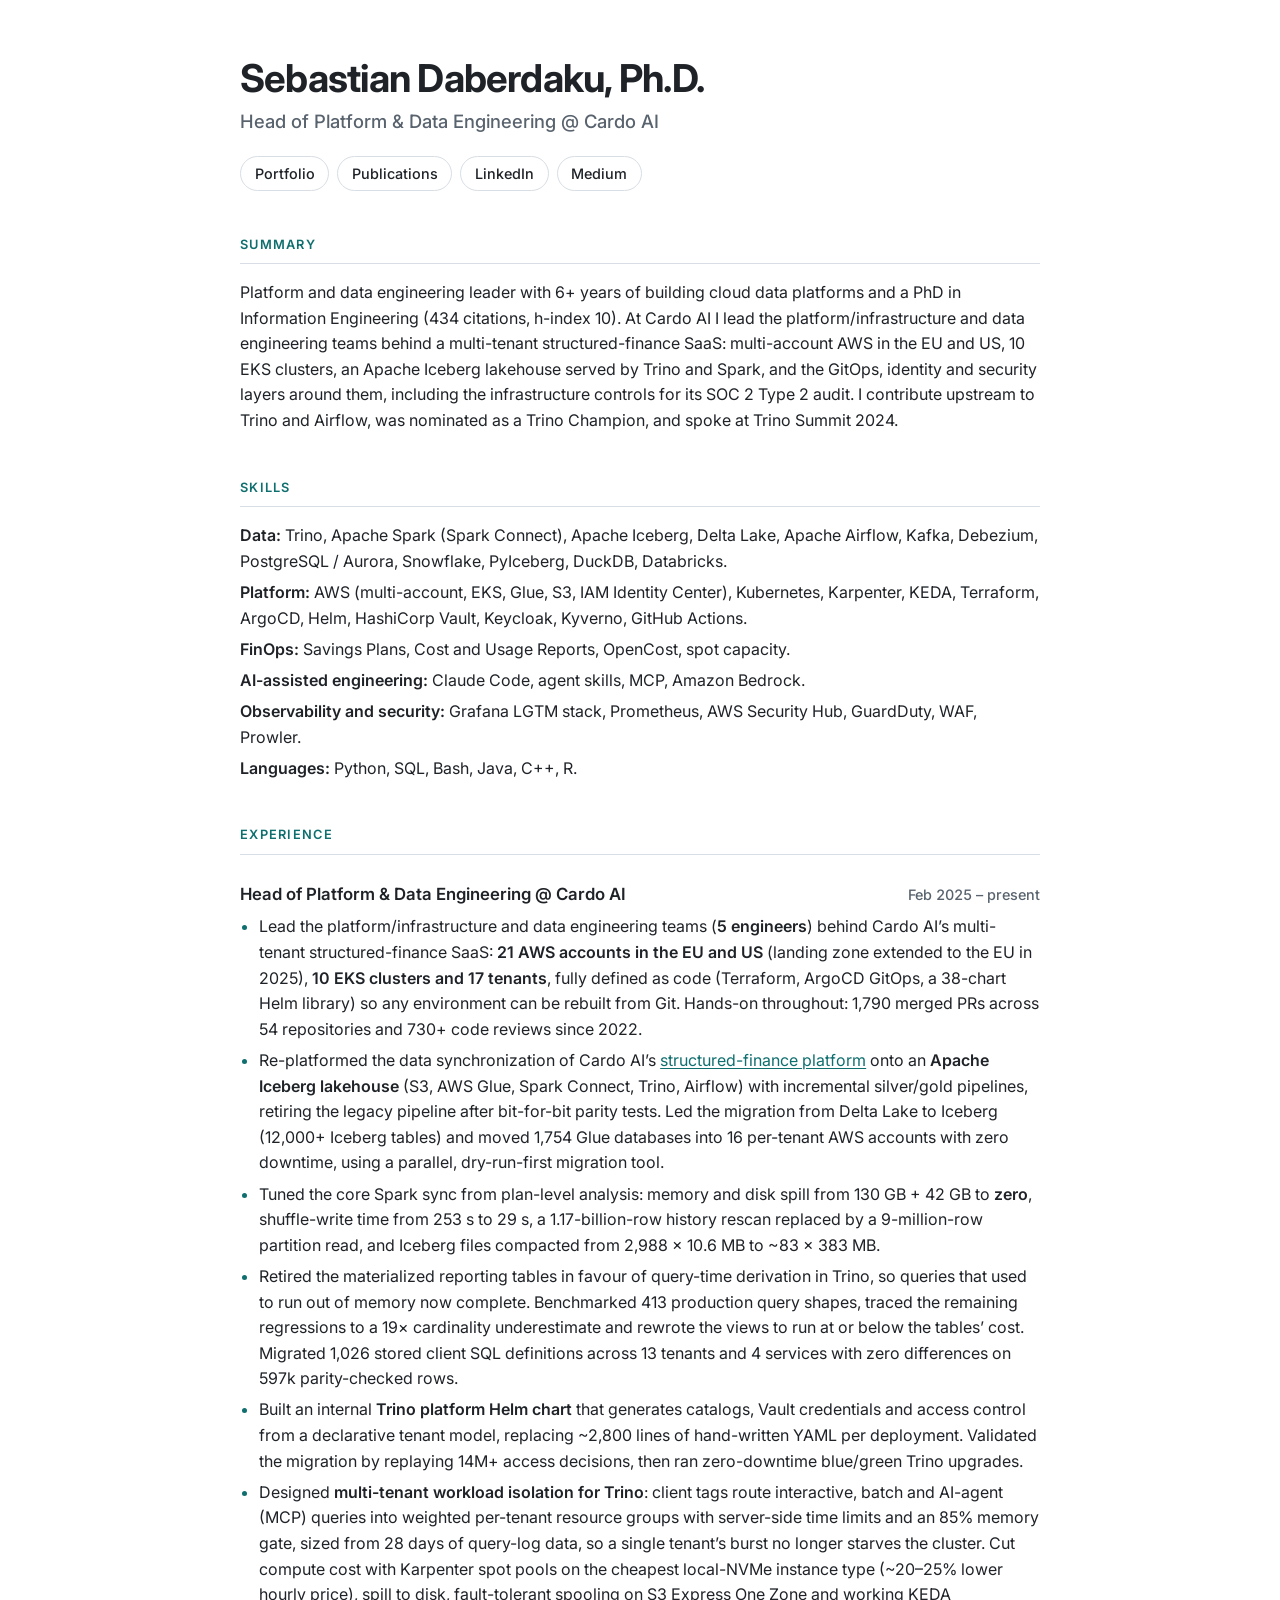
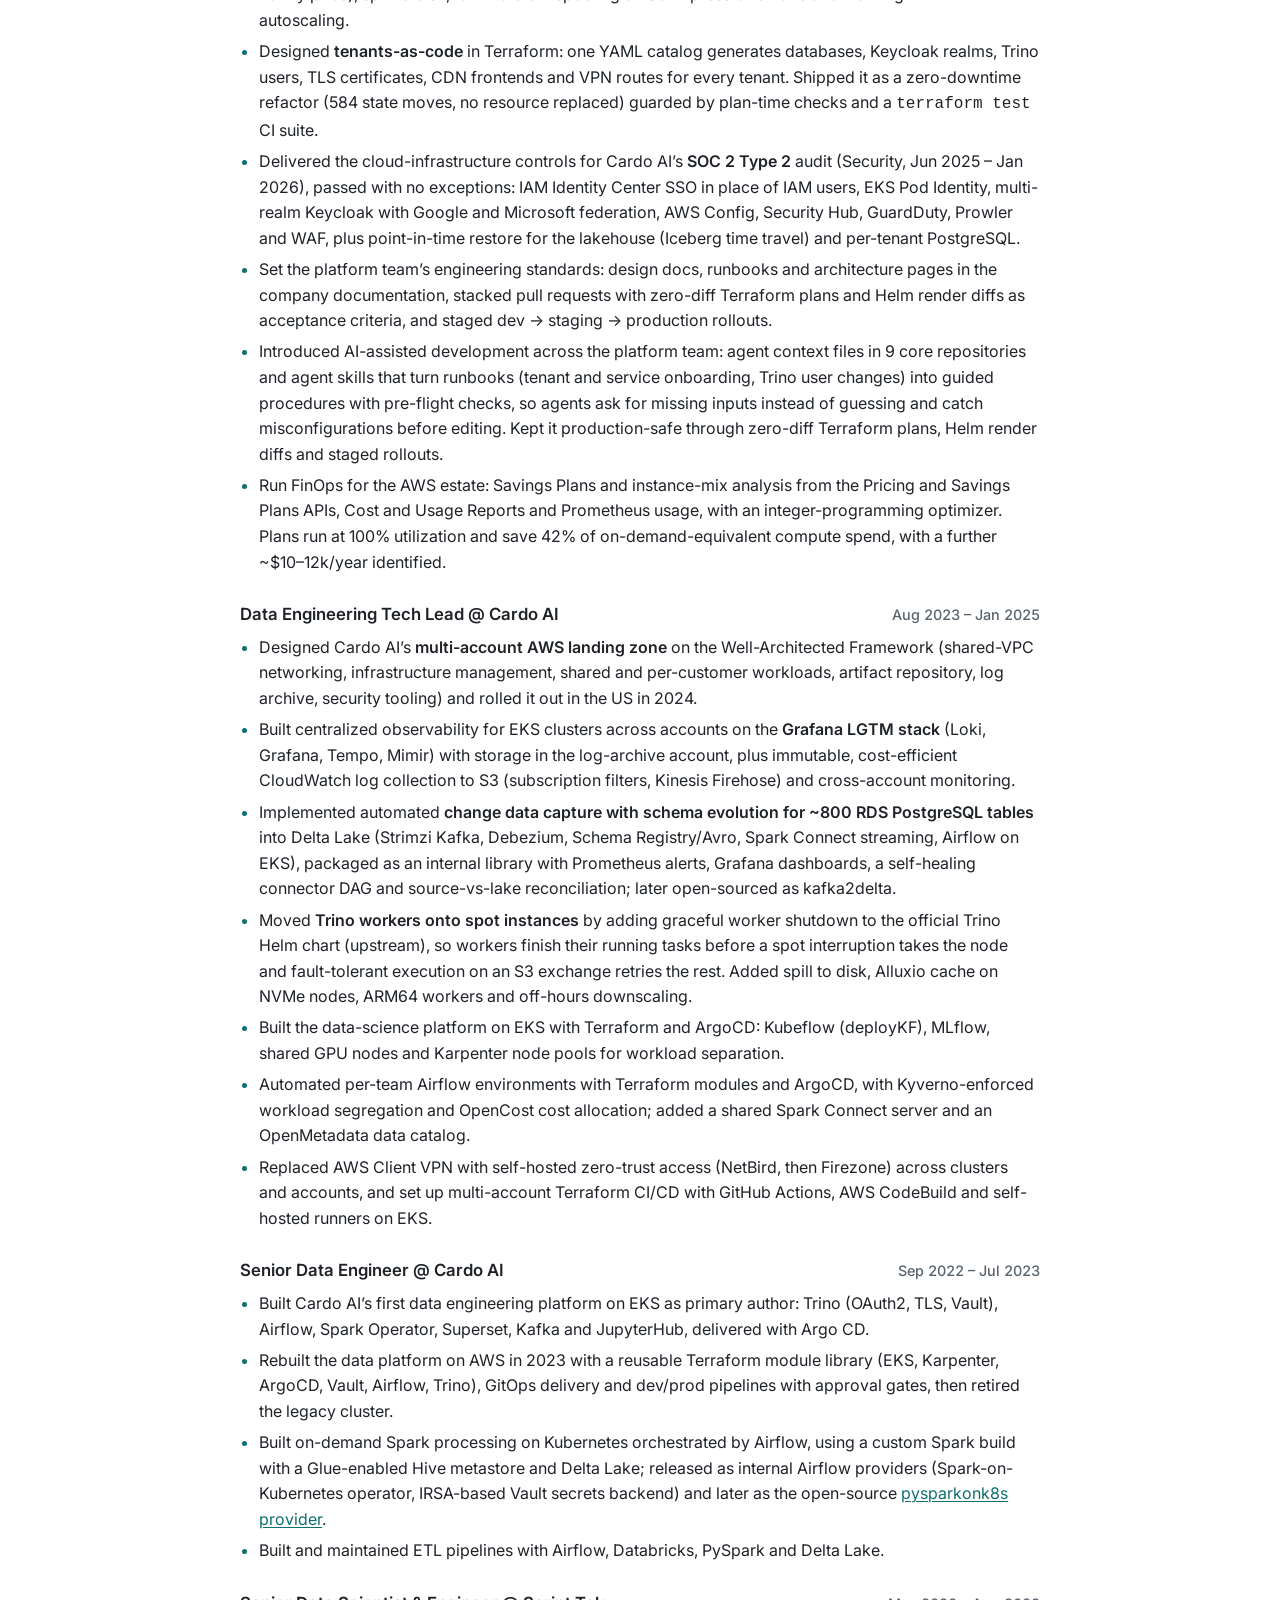
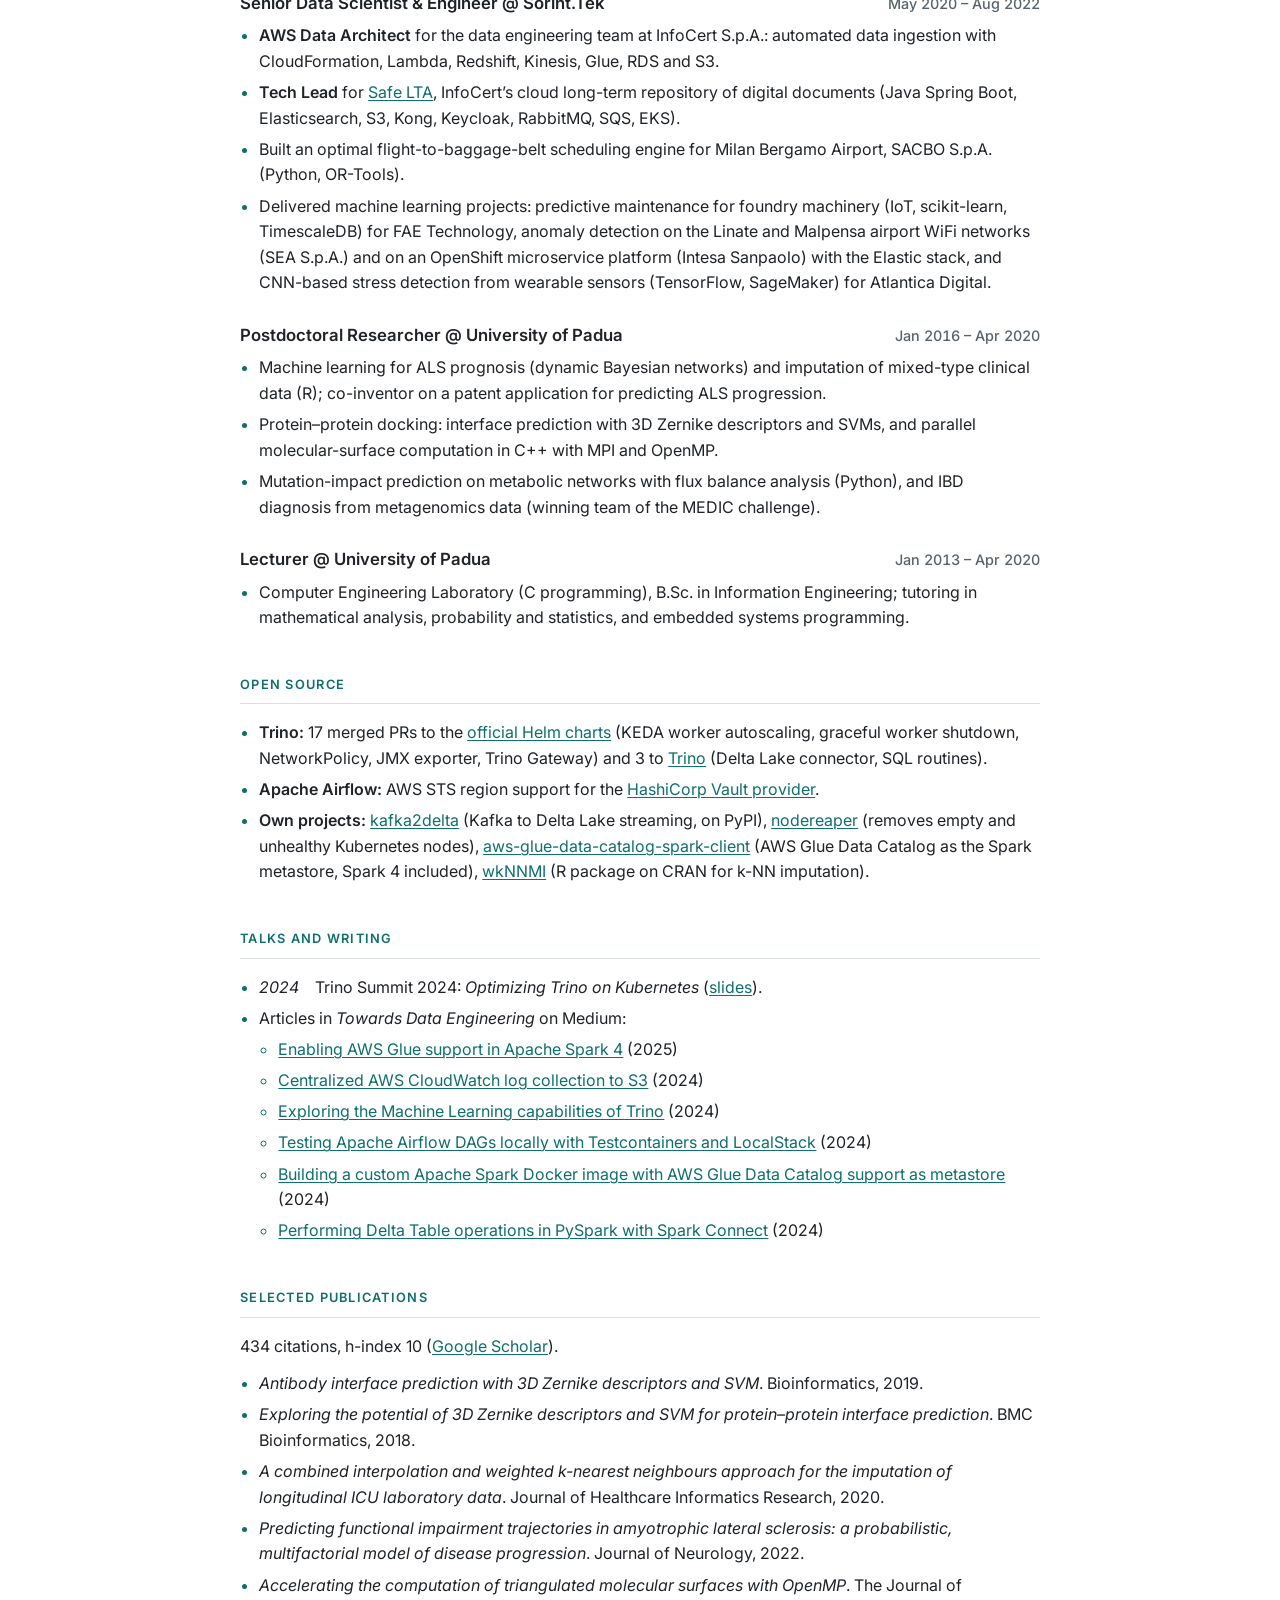
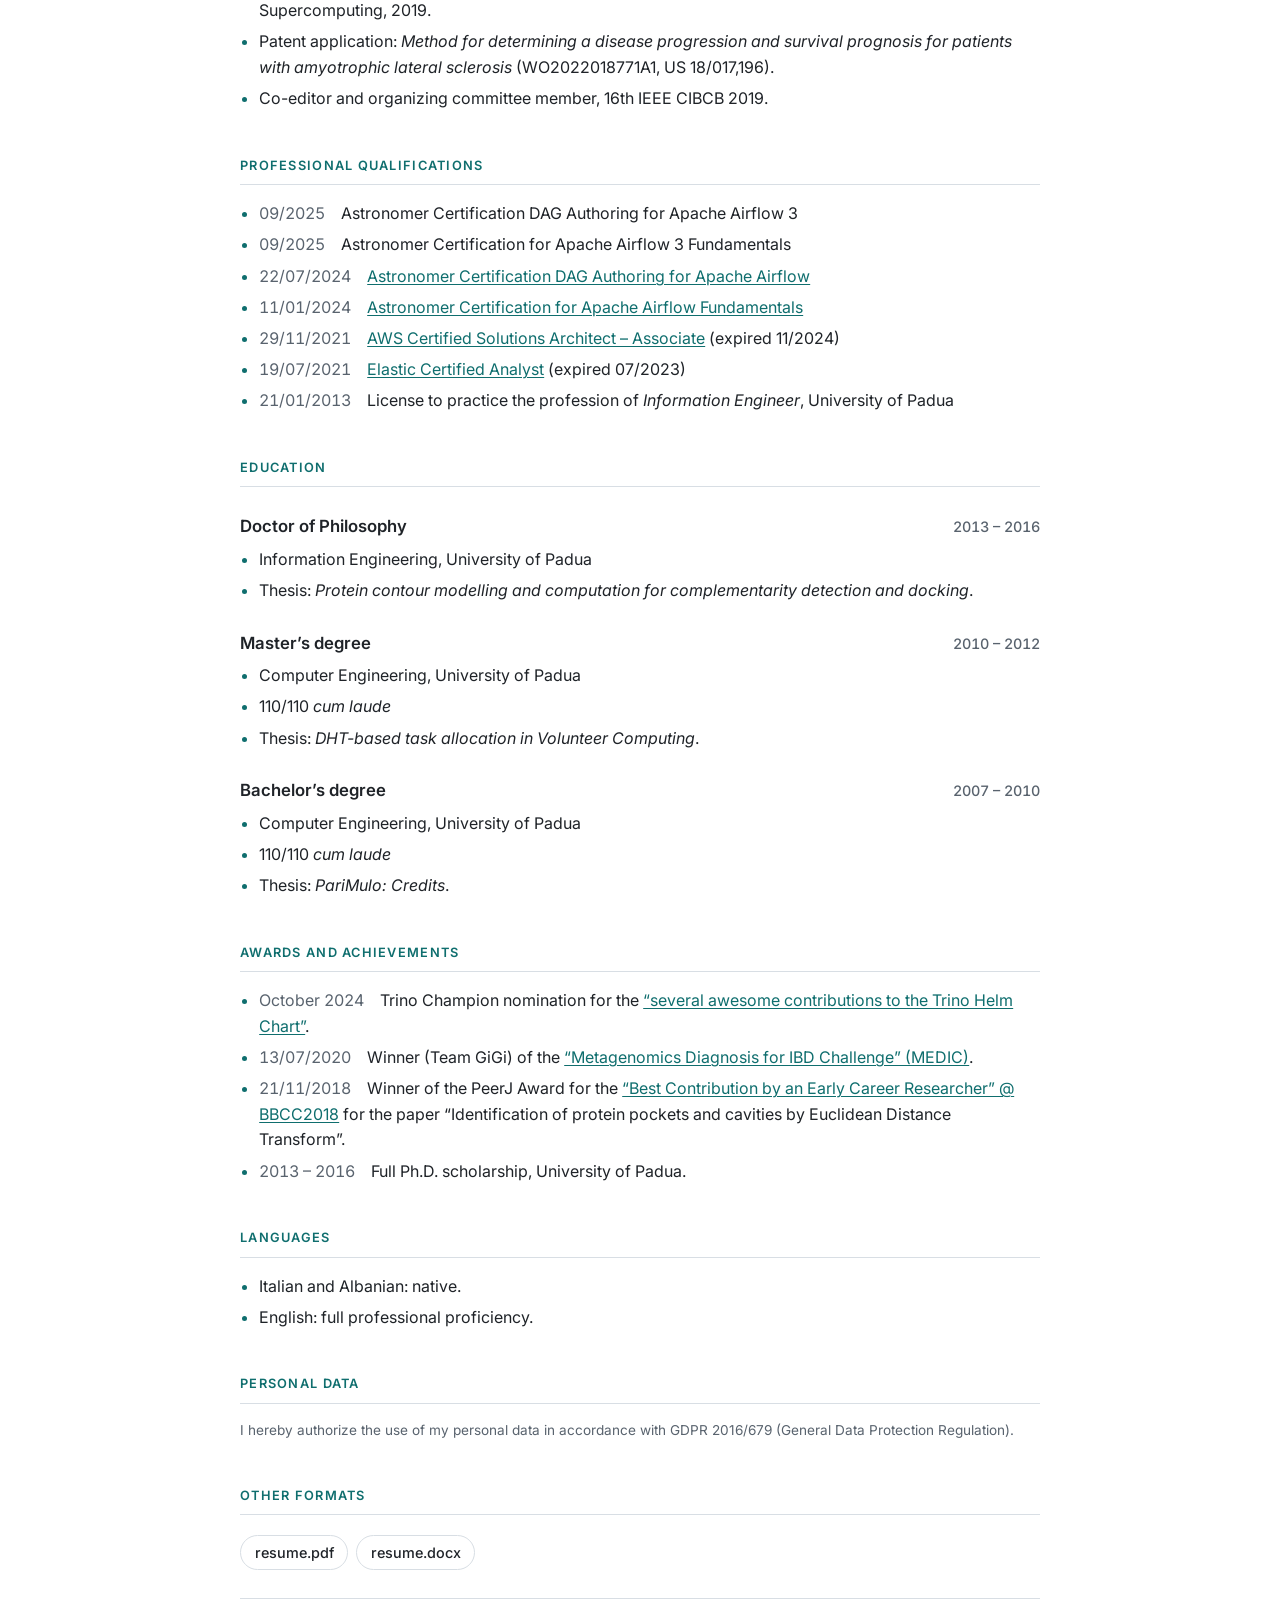
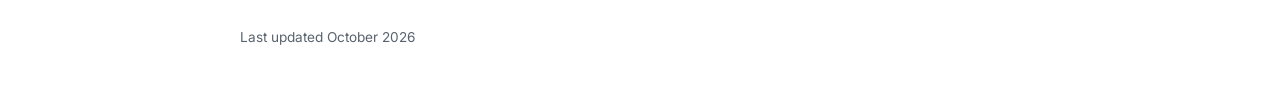
==== index.html @ e5336721 "deploy: 07bd83e463f3962e6e6ba426f4bde4f8666ad73d" ====
<!DOCTYPE html>
<html xmlns="http://www.w3.org/1999/xhtml" lang="" xml:lang="">
<head>
  <meta charset="utf-8" />
  <meta name="generator" content="pandoc" />
  <meta name="viewport" content="width=device-width, initial-scale=1.0, user-scalable=yes" />
  <title>Sebastian Daberdaku · Resume</title>
  <style>
    code{white-space: pre-wrap;}
    span.smallcaps{font-variant: small-caps;}
    span.underline{text-decoration: underline;}
    div.column{display: inline-block; vertical-align: top; width: 50%;}
    div.hanging-indent{margin-left: 1.5em; text-indent: -1.5em;}
    ul.task-list{list-style: none;}
  </style>
  <style type="text/css">
  /* Resume stylesheet for the HTML build. The PDF uses templates/template.tex instead. */
  @import url("https://fonts.googleapis.com/css2?family=Inter:wght@400;500;600;700&display=swap");

  :root {
      --bg: #ffffff;
      --fg: #1f2328;
      --muted: #59636e;
      --line: #d8dee4;
      --accent: #0f6e6e;
      --accent-soft: #e6f2f2;
      color-scheme: light;
  }
  @media (prefers-color-scheme: dark) {
      :root {
          --bg: #0f1418;
          --fg: #e6edf3;
          --muted: #9aa7b2;
          --line: #2b343c;
          --accent: #5cc8c8;
          --accent-soft: #15292b;
          color-scheme: dark;
      }
  }

  /* Page */
  html {
      background: var(--bg);
  }
  body {
      font-family: "Inter", "Helvetica Neue", Helvetica, Arial, sans-serif;
      font-size: 16px;
      line-height: 1.6;
      color: var(--fg);
      background: var(--bg);
      max-width: 50rem;
      margin: 0 auto;
      padding: 3.5rem 1.5rem 4rem;
      hyphens: manual;
  }
  @media (max-width: 600px) {
      body {
          font-size: 15px;
          padding: 2rem 1rem 3rem;
      }
  }

  /* Header: name, role (split from the title by the Lua filter) and links */
  h1 {
      font-size: 2.4rem;
      font-weight: 700;
      letter-spacing: -0.02em;
      line-height: 1.15;
      color: var(--fg);
      text-align: left;
      margin: 0;
  }
  .subtitle {
      font-size: 1.15rem;
      font-weight: 500;
      color: var(--muted);
      margin: 0.4rem 0 0;
  }
  hr {
      border: 0;
      border-top: 1px solid var(--line);
      margin: 1.75rem 0;
  }
  h1 + .subtitle + hr {
      display: none;
  }

  /* The link and download rows are pandoc tables; show them as rows of pills */
  hr + table,
  #other-formats + table {
      display: block;
      width: auto;
      margin: 1.25rem 0 0;
      border: 0;
  }
  hr + table colgroup,
  #other-formats + table colgroup,
  hr + table tbody,
  #other-formats + table tbody {
      display: none;
  }
  hr + table thead,
  hr + table tr,
  #other-formats + table thead,
  #other-formats + table tr {
      display: flex;
      flex-wrap: wrap;
      gap: 0.5rem;
      border: 0;
  }
  hr + table th,
  #other-formats + table th {
      display: block;
      padding: 0;
      border: 0;
      font-weight: 500;
  }
  hr + table a,
  #other-formats + table a {
      display: inline-block;
      padding: 0.3rem 0.85rem;
      border: 1px solid var(--line);
      border-radius: 999px;
      color: var(--fg);
      font-size: 0.9rem;
      text-decoration: none;
      text-transform: capitalize;
  }
  hr + table a:hover,
  #other-formats + table a:hover {
      border-color: var(--accent);
      color: var(--accent);
      background: var(--accent-soft);
  }
  #other-formats + table a {
      text-transform: none;
  }

  /* Section titles */
  h2 {
      font-size: 0.8rem;
      font-weight: 600;
      letter-spacing: 0.1em;
      text-transform: uppercase;
      color: var(--accent);
      margin: 2.75rem 0 1rem;
      padding-bottom: 0.5rem;
      border-bottom: 1px solid var(--line);
  }

  /* Role and degree headings: the Lua filter emits "<span>title</span><span>dates</span>" */
  h3 {
      display: flex;
      flex-wrap: wrap;
      justify-content: space-between;
      align-items: baseline;
      gap: 0.15rem 1rem;
      font-size: 1.05rem;
      font-weight: 600;
      line-height: 1.4;
      color: var(--fg);
      margin: 1.75rem 0 0.5rem;
  }
  h3 span:last-child {
      font-size: 0.9rem;
      font-weight: 500;
      color: var(--muted);
      font-variant-numeric: tabular-nums;
      white-space: nowrap;
  }

  /* Text */
  p {
      margin: 0 0 0.75rem;
  }
  ul {
      margin: 0 0 0.5rem;
      padding-left: 1.2rem;
  }
  li {
      margin: 0.35rem 0;
  }
  li::marker {
      color: var(--accent);
  }
  ul ul {
      margin-top: 0.25rem;
  }
  strong {
      font-weight: 600;
  }
  a {
      color: var(--accent);
      text-decoration: underline;
      text-decoration-thickness: 1px;
      text-underline-offset: 2px;
  }
  a:hover {
      text-decoration-thickness: 2px;
  }

  /* Skills: one line per group, no bullets */
  #skills + ul {
      list-style: none;
      padding: 0;
  }

  /* Dates leading a list item ("*09/2025* &ensp; ..."); limited to the sections built that way, because
     CSS can't tell a leading <em> from one that follows plain text, like "Thesis: *...*" */
  #professional-qualifications + ul > li > em:first-child,
  #awards-and-achievements + ul > li > em:first-child {
      font-style: normal;
      color: var(--muted);
      font-variant-numeric: tabular-nums;
  }

  /* Footer */
  #personal-data + p {
      font-size: 0.85em;
      color: var(--muted);
  }
  h4 {
      font-size: 0.85em;
      font-weight: 400;
      color: var(--muted);
      margin: 0;
  }
  h4::before {
      content: "Last updated ";
  }

  /* Printing, including the PDF build (make pdf prints this page with headless Chrome) */
  @page {
      size: A4;
      margin: 12mm 15mm;
  }
  @media print {
      body {
          font-size: 9.5pt;
          line-height: 1.4;
          max-width: none;
          padding: 0;
      }
      h1 {
          font-size: 22pt;
      }
      .subtitle {
          font-size: 11.5pt;
          margin-top: 2pt;
      }
      hr + table {
          margin-top: 8pt;
      }
      hr + table a {
          padding: 1pt 8pt;
          font-size: 8.5pt;
      }
      #other-formats,
      #other-formats + table {
          display: none;
      }
      h2 {
          margin: 14pt 0 6pt;
          padding-bottom: 3pt;
          font-size: 8pt;
          break-after: avoid;
      }
      hr {
          display: none;
      }
      h4 {
          margin-top: 6pt;
      }
      h3 {
          margin: 9pt 0 3pt;
          font-size: 10.5pt;
          break-after: avoid;
      }
      h3 span:last-child {
          font-size: 9pt;
      }
      p {
          margin-bottom: 4pt;
      }
      li {
          margin: 2pt 0;
      }
      li {
          break-inside: avoid;
      }
      a {
          color: inherit;
          text-decoration: none;
      }
  }
  </style>
</head>
<body>
<h1 id="sebastian-daberdaku-ph.d.-head-of-platform-data-engineering-cardo-ai">Sebastian Daberdaku, Ph.D. </h1>
<div class="subtitle">
Head of Platform &amp; Data Engineering @ Cardo AI
</div>
<hr />
<table>
<thead>
<tr class="header">
<th style="text-align: center;"><a href="https://github.com/sdaberdaku" target="_blank">portfolio</a></th>
<th style="text-align: center;"><a href="https://scholar.google.com/citations?user=XpyjCaUAAAAJ" target="_blank">publications</a></th>
<th style="text-align: center;"><a href="https://www.linkedin.com/in/sebastian-daberdaku/" target="_blank">LinkedIn</a></th>
<th style="text-align: center;"><a href="https://medium.com/@sebastiandaberdaku" target="_blank">Medium</a></th>
</tr>
</thead>
<tbody>
</tbody>
</table>
<h2 id="summary">Summary</h2>
<p>Platform and data engineering leader with 6+ years of building cloud data platforms and a PhD in Information Engineering (434 citations, h-index 10). At Cardo AI I lead the platform/infrastructure and data engineering teams behind a multi-tenant structured-finance SaaS: multi-account AWS in the EU and US, 10 EKS clusters, an Apache Iceberg lakehouse served by Trino and Spark, and the GitOps, identity and security layers around them, including the infrastructure controls for its SOC 2 Type 2 audit. I contribute upstream to Trino and Airflow, was nominated as a Trino Champion, and spoke at Trino Summit 2024.</p>
<h2 id="skills">Skills</h2>
<ul>
<li><strong>Data:</strong> Trino, Apache Spark (Spark Connect), Apache Iceberg, Delta Lake, Apache Airflow, Kafka, Debezium, PostgreSQL / Aurora, Snowflake, PyIceberg, DuckDB, Databricks.</li>
<li><strong>Platform:</strong> AWS (multi-account, EKS, Glue, S3, IAM Identity Center), Kubernetes, Karpenter, KEDA, Terraform, ArgoCD, Helm, HashiCorp Vault, Keycloak, Kyverno, GitHub Actions.</li>
<li><strong>FinOps:</strong> Savings Plans, Cost and Usage Reports, OpenCost, spot capacity.</li>
<li><strong>AI-assisted engineering:</strong> Claude Code, agent skills, MCP, Amazon Bedrock.</li>
<li><strong>Observability and security:</strong> Grafana LGTM stack, Prometheus, AWS Security Hub, GuardDuty, WAF, Prowler.</li>
<li><strong>Languages:</strong> Python, SQL, Bash, Java, C++, R.</li>
</ul>
<h2 id="experience">Experience</h2>
<h3 id="feb-2025-present-head-of-platform-data-engineering-cardo-ai"><span>Head of Platform &amp; Data Engineering @ Cardo AI</span><span>Feb 2025 – present</span></h3>
<ul>
<li>Lead the platform/infrastructure and data engineering teams (<strong>5 engineers</strong>) behind Cardo AI’s multi-tenant structured-finance SaaS: <strong>21 AWS accounts in the EU and US</strong> (landing zone extended to the EU in 2025), <strong>10 EKS clusters and 17 tenants</strong>, fully defined as code (Terraform, ArgoCD GitOps, a 38-chart Helm library) so any environment can be rebuilt from Git. Hands-on throughout: 1,790 merged PRs across 54 repositories and 730+ code reviews since 2022.</li>
<li>Re-platformed the data synchronization of Cardo AI’s <a href="https://cardoai.com/solutions/by-product/" target="_blank">structured-finance platform</a> onto an <strong>Apache Iceberg lakehouse</strong> (S3, AWS Glue, Spark Connect, Trino, Airflow) with incremental silver/gold pipelines, retiring the legacy pipeline after bit-for-bit parity tests. Led the migration from Delta Lake to Iceberg (12,000+ Iceberg tables) and moved 1,754 Glue databases into 16 per-tenant AWS accounts with zero downtime, using a parallel, dry-run-first migration tool.</li>
<li>Tuned the core Spark sync from plan-level analysis: memory and disk spill from 130 GB + 42 GB to <strong>zero</strong>, shuffle-write time from 253 s to 29 s, a 1.17-billion-row history rescan replaced by a 9-million-row partition read, and Iceberg files compacted from 2,988 × 10.6 MB to ~83 × 383 MB.</li>
<li>Retired the materialized reporting tables in favour of query-time derivation in Trino, so queries that used to run out of memory now complete. Benchmarked 413 production query shapes, traced the remaining regressions to a 19× cardinality underestimate and rewrote the views to run at or below the tables’ cost. Migrated 1,026 stored client SQL definitions across 13 tenants and 4 services with zero differences on 597k parity-checked rows.</li>
<li>Built an internal <strong>Trino platform Helm chart</strong> that generates catalogs, Vault credentials and access control from a declarative tenant model, replacing ~2,800 lines of hand-written YAML per deployment. Validated the migration by replaying 14M+ access decisions, then ran zero-downtime blue/green Trino upgrades.</li>
<li>Designed <strong>multi-tenant workload isolation for Trino</strong>: client tags route interactive, batch and AI-agent (MCP) queries into weighted per-tenant resource groups with server-side time limits and an 85% memory gate, sized from 28 days of query-log data, so a single tenant’s burst no longer starves the cluster. Cut compute cost with Karpenter spot pools on the cheapest local-NVMe instance type (~20–25% lower hourly price), spill to disk, fault-tolerant spooling on S3 Express One Zone and working KEDA autoscaling.</li>
<li>Designed <strong>tenants-as-code</strong> in Terraform: one YAML catalog generates databases, Keycloak realms, Trino users, TLS certificates, CDN frontends and VPN routes for every tenant. Shipped it as a zero-downtime refactor (584 state moves, no resource replaced) guarded by plan-time checks and a <code>terraform test</code> CI suite.</li>
<li>Delivered the cloud-infrastructure controls for Cardo AI’s <strong>SOC 2 Type 2</strong> audit (Security, Jun 2025 – Jan 2026), passed with no exceptions: IAM Identity Center SSO in place of IAM users, EKS Pod Identity, multi-realm Keycloak with Google and Microsoft federation, AWS Config, Security Hub, GuardDuty, Prowler and WAF, plus point-in-time restore for the lakehouse (Iceberg time travel) and per-tenant PostgreSQL.</li>
<li>Set the platform team’s engineering standards: design docs, runbooks and architecture pages in the company documentation, stacked pull requests with zero-diff Terraform plans and Helm render diffs as acceptance criteria, and staged dev → staging → production rollouts.</li>
<li>Introduced AI-assisted development across the platform team: agent context files in 9 core repositories and agent skills that turn runbooks (tenant and service onboarding, Trino user changes) into guided procedures with pre-flight checks, so agents ask for missing inputs instead of guessing and catch misconfigurations before editing. Kept it production-safe through zero-diff Terraform plans, Helm render diffs and staged rollouts.</li>
<li>Run FinOps for the AWS estate: Savings Plans and instance-mix analysis from the Pricing and Savings Plans APIs, Cost and Usage Reports and Prometheus usage, with an integer-programming optimizer. Plans run at 100% utilization and save 42% of on-demand-equivalent compute spend, with a further ~$10–12k/year identified.</li>
</ul>
<h3 id="aug-2023-jan-2025-data-engineering-tech-lead-cardo-ai"><span>Data Engineering Tech Lead @ Cardo AI</span><span>Aug 2023 – Jan 2025</span></h3>
<ul>
<li>Designed Cardo AI’s <strong>multi-account AWS landing zone</strong> on the Well-Architected Framework (shared-VPC networking, infrastructure management, shared and per-customer workloads, artifact repository, log archive, security tooling) and rolled it out in the US in 2024.</li>
<li>Built centralized observability for EKS clusters across accounts on the <strong>Grafana LGTM stack</strong> (Loki, Grafana, Tempo, Mimir) with storage in the log-archive account, plus immutable, cost-efficient CloudWatch log collection to S3 (subscription filters, Kinesis Firehose) and cross-account monitoring.</li>
<li>Implemented automated <strong>change data capture with schema evolution for ~800 RDS PostgreSQL tables</strong> into Delta Lake (Strimzi Kafka, Debezium, Schema Registry/Avro, Spark Connect streaming, Airflow on EKS), packaged as an internal library with Prometheus alerts, Grafana dashboards, a self-healing connector DAG and source-vs-lake reconciliation; later open-sourced as kafka2delta.</li>
<li>Moved <strong>Trino workers onto spot instances</strong> by adding graceful worker shutdown to the official Trino Helm chart (upstream), so workers finish their running tasks before a spot interruption takes the node and fault-tolerant execution on an S3 exchange retries the rest. Added spill to disk, Alluxio cache on NVMe nodes, ARM64 workers and off-hours downscaling.</li>
<li>Built the data-science platform on EKS with Terraform and ArgoCD: Kubeflow (deployKF), MLflow, shared GPU nodes and Karpenter node pools for workload separation.</li>
<li>Automated per-team Airflow environments with Terraform modules and ArgoCD, with Kyverno-enforced workload segregation and OpenCost cost allocation; added a shared Spark Connect server and an OpenMetadata data catalog.</li>
<li>Replaced AWS Client VPN with self-hosted zero-trust access (NetBird, then Firezone) across clusters and accounts, and set up multi-account Terraform CI/CD with GitHub Actions, AWS CodeBuild and self-hosted runners on EKS.</li>
</ul>
<h3 id="sep-2022-jul-2023-senior-data-engineer-cardo-ai"><span>Senior Data Engineer @ Cardo AI</span><span>Sep 2022 – Jul 2023</span></h3>
<ul>
<li>Built Cardo AI’s first data engineering platform on EKS as primary author: Trino (OAuth2, TLS, Vault), Airflow, Spark Operator, Superset, Kafka and JupyterHub, delivered with Argo CD.</li>
<li>Rebuilt the data platform on AWS in 2023 with a reusable Terraform module library (EKS, Karpenter, ArgoCD, Vault, Airflow, Trino), GitOps delivery and dev/prod pipelines with approval gates, then retired the legacy cluster.</li>
<li>Built on-demand Spark processing on Kubernetes orchestrated by Airflow, using a custom Spark build with a Glue-enabled Hive metastore and Delta Lake; released as internal Airflow providers (Spark-on-Kubernetes operator, IRSA-based Vault secrets backend) and later as the open-source <a href="https://github.com/sdaberdaku/apache-airflow-providers-pysparkonk8s" target="_blank">pysparkonk8s provider</a>.</li>
<li>Built and maintained ETL pipelines with Airflow, Databricks, PySpark and Delta Lake.</li>
</ul>
<h3 id="may-2020-aug-2022-senior-data-scientist-engineer-sorint.tek"><span>Senior Data Scientist &amp; Engineer @ Sorint.Tek</span><span>May 2020 – Aug 2022</span></h3>
<ul>
<li><strong>AWS Data Architect</strong> for the data engineering team at InfoCert S.p.A.: automated data ingestion with CloudFormation, Lambda, Redshift, Kinesis, Glue, RDS and S3.</li>
<li><strong>Tech Lead</strong> for <a href="https://developers.infocert.digital/safe-lta/" target="_blank">Safe LTA</a>, InfoCert’s cloud long-term repository of digital documents (Java Spring Boot, Elasticsearch, S3, Kong, Keycloak, RabbitMQ, SQS, EKS).</li>
<li>Built an optimal flight-to-baggage-belt scheduling engine for Milan Bergamo Airport, SACBO S.p.A. (Python, OR-Tools).</li>
<li>Delivered machine learning projects: predictive maintenance for foundry machinery (IoT, scikit-learn, TimescaleDB) for FAE Technology, anomaly detection on the Linate and Malpensa airport WiFi networks (SEA S.p.A.) and on an OpenShift microservice platform (Intesa Sanpaolo) with the Elastic stack, and CNN-based stress detection from wearable sensors (TensorFlow, SageMaker) for Atlantica Digital.</li>
</ul>
<h3 id="jan-2016-apr-2020-postdoctoral-researcher-university-of-padua"><span>Postdoctoral Researcher @ University of Padua</span><span>Jan 2016 – Apr 2020</span></h3>
<ul>
<li>Machine learning for ALS prognosis (dynamic Bayesian networks) and imputation of mixed-type clinical data (R); co-inventor on a patent application for predicting ALS progression.</li>
<li>Protein–protein docking: interface prediction with 3D Zernike descriptors and SVMs, and parallel molecular-surface computation in C++ with MPI and OpenMP.</li>
<li>Mutation-impact prediction on metabolic networks with flux balance analysis (Python), and IBD diagnosis from metagenomics data (winning team of the MEDIC challenge).</li>
</ul>
<h3 id="jan-2013-apr-2020-lecturer-university-of-padua"><span>Lecturer @ University of Padua</span><span>Jan 2013 – Apr 2020</span></h3>
<ul>
<li>Computer Engineering Laboratory (C programming), B.Sc. in Information Engineering; tutoring in mathematical analysis, probability and statistics, and embedded systems programming.</li>
</ul>
<h2 id="open-source">Open Source</h2>
<ul>
<li><strong>Trino:</strong> 17 merged PRs to the <a href="https://github.com/trinodb/charts/pulls?q=is%3Apr+author%3Asdaberdaku+is%3Amerged" target="_blank">official Helm charts</a> (KEDA worker autoscaling, graceful worker shutdown, NetworkPolicy, JMX exporter, Trino Gateway) and 3 to <a href="https://github.com/trinodb/trino/pulls?q=is%3Apr+author%3Asdaberdaku+is%3Amerged" target="_blank">Trino</a> (Delta Lake connector, SQL routines).</li>
<li><strong>Apache Airflow:</strong> AWS STS region support for the <a href="https://github.com/apache/airflow/pull/47495" target="_blank">HashiCorp Vault provider</a>.</li>
<li><strong>Own projects:</strong> <a href="https://github.com/sdaberdaku/kafka2delta" target="_blank">kafka2delta</a> (Kafka to Delta Lake streaming, on PyPI), <a href="https://github.com/sdaberdaku/nodereaper" target="_blank">nodereaper</a> (removes empty and unhealthy Kubernetes nodes), <a href="https://github.com/sdaberdaku/aws-glue-data-catalog-spark-client" target="_blank">aws-glue-data-catalog-spark-client</a> (AWS Glue Data Catalog as the Spark metastore, Spark 4 included), <a href="https://cran.r-project.org/package=wkNNMI" target="_blank">wkNNMI</a> (R package on CRAN for k-NN imputation).</li>
</ul>
<h2 id="talks-and-writing">Talks and Writing</h2>
<ul>
<li><em>2024</em>   Trino Summit 2024: <em>Optimizing Trino on Kubernetes</em> (<a href="https://sdaberdaku.github.io/optimizing-trino-on-k8s/" target="_blank">slides</a>).</li>
<li>Articles in <em>Towards Data Engineering</em> on Medium:
<ul>
<li><a href="https://medium.com/towards-data-engineering/enabling-aws-glue-support-in-apache-spark-4-2c1fca7a7149" target="_blank">Enabling AWS Glue support in Apache Spark 4</a> (2025)</li>
<li><a href="https://medium.com/towards-data-engineering/centralized-aws-cloudwatch-log-collection-to-s3-7f66a066b48b" target="_blank">Centralized AWS CloudWatch log collection to S3</a> (2024)</li>
<li><a href="https://medium.com/towards-data-engineering/exploring-the-machine-learning-capabilities-of-trino-b35a43a2b1d6" target="_blank">Exploring the Machine Learning capabilities of Trino</a> (2024)</li>
<li><a href="https://medium.com/towards-data-engineering/testing-apache-airflow-dags-locally-with-testcontainers-and-localstack-6bca9ff62d61" target="_blank">Testing Apache Airflow DAGs locally with Testcontainers and LocalStack</a> (2024)</li>
<li><a href="https://medium.com/towards-data-engineering/building-a-custom-apache-spark-docker-image-with-aws-glue-data-catalog-support-as-metastore-95ef9a709794" target="_blank">Building a custom Apache Spark Docker image with AWS Glue Data Catalog support as metastore</a> (2024)</li>
<li><a href="https://medium.com/towards-data-engineering/performing-delta-table-operations-in-pyspark-with-spark-connect-3925b08d4766" target="_blank">Performing Delta Table operations in PySpark with Spark Connect</a> (2024)</li>
</ul></li>
</ul>
<h2 id="selected-publications">Selected Publications</h2>
<p>434 citations, h-index 10 (<a href="https://scholar.google.com/citations?user=XpyjCaUAAAAJ" target="_blank">Google Scholar</a>).</p>
<ul>
<li><em>Antibody interface prediction with 3D Zernike descriptors and SVM</em>. Bioinformatics, 2019.</li>
<li><em>Exploring the potential of 3D Zernike descriptors and SVM for protein–protein interface prediction</em>. BMC Bioinformatics, 2018.</li>
<li><em>A combined interpolation and weighted k-nearest neighbours approach for the imputation of longitudinal ICU laboratory data</em>. Journal of Healthcare Informatics Research, 2020.</li>
<li><em>Predicting functional impairment trajectories in amyotrophic lateral sclerosis: a probabilistic, multifactorial model of disease progression</em>. Journal of Neurology, 2022.</li>
<li><em>Accelerating the computation of triangulated molecular surfaces with OpenMP</em>. The Journal of Supercomputing, 2019.</li>
<li>Patent application: <em>Method for determining a disease progression and survival prognosis for patients with amyotrophic lateral sclerosis</em> (WO2022018771A1, US 18/017,196).</li>
<li>Co-editor and organizing committee member, 16th IEEE CIBCB 2019.</li>
</ul>
<h2 id="professional-qualifications">Professional Qualifications</h2>
<ul>
<li><em>09/2025</em>   Astronomer Certification DAG Authoring for Apache Airflow 3</li>
<li><em>09/2025</em>   Astronomer Certification for Apache Airflow 3 Fundamentals</li>
<li><em>22/07/2024</em>   <a href="https://www.credly.com/badges/cee6799e-a894-4b07-9dcd-76692a018806" target="_blank">Astronomer Certification DAG Authoring for Apache Airflow</a></li>
<li><em>11/01/2024</em>   <a href="https://www.credly.com/badges/184f3897-c798-4494-b67c-10952a2fa147" target="_blank">Astronomer Certification for Apache Airflow Fundamentals</a></li>
<li><em>29/11/2021</em>   <a href="https://www.credly.com/badges/ce36cfb1-e1d5-49fb-9b17-1716044a1aab" target="_blank">AWS Certified Solutions Architect – Associate</a> (expired 11/2024)</li>
<li><em>19/07/2021</em>   <a href="https://certified.elastic.co/48983e79-cd04-42a9-bc27-de286efd2e45" target="_blank">Elastic Certified Analyst</a> (expired 07/2023)</li>
<li><em>21/01/2013</em>   License to practice the profession of <em>Information Engineer</em>, University of Padua</li>
</ul>
<h2 id="education">Education</h2>
<h3 id="doctor-of-philosophy"><span>Doctor of Philosophy</span><span>2013 – 2016</span></h3>
<ul>
<li>Information Engineering, University of Padua</li>
<li>Thesis: <em>Protein contour modelling and computation for complementarity detection and docking</em>.</li>
</ul>
<h3 id="masters-degree"><span>Master’s degree</span><span>2010 – 2012</span></h3>
<ul>
<li>Computer Engineering, University of Padua</li>
<li>110/110 <em>cum laude</em></li>
<li>Thesis: <em>DHT-based task allocation in Volunteer Computing</em>.</li>
</ul>
<h3 id="bachelors-degree"><span>Bachelor’s degree</span><span>2007 – 2010</span></h3>
<ul>
<li>Computer Engineering, University of Padua</li>
<li>110/110 <em>cum laude</em></li>
<li>Thesis: <em>PariMulo: Credits</em>.</li>
</ul>
<h2 id="awards-and-achievements">Awards and Achievements</h2>
<ul>
<li><em>October 2024</em>   Trino Champion nomination for the <a href="https://www.starburst.io/community/trino-champions/" target="_blank">“several awesome contributions to the Trino Helm Chart”</a>.</li>
<li><em>13/07/2020</em>   Winner (Team GiGi) of the <a href="https://www.dei.unipd.it/premiriconoscimenti" target="_blank">“Metagenomics Diagnosis for IBD Challenge” (MEDIC)</a>.</li>
<li><em>21/11/2018</em>   Winner of the PeerJ Award for the <a href="https://peerj.com/blog/post/115284881098/congratulations-to-the-first-round-of-peerj-award-winners" target="_blank">“Best Contribution by an Early Career Researcher” @ BBCC2018</a> for the paper “Identification of protein pockets and cavities by Euclidean Distance Transform”.</li>
<li><em>2013 – 2016</em>   Full Ph.D. scholarship, University of Padua.</li>
</ul>
<h2 id="languages">Languages</h2>
<ul>
<li>Italian and Albanian: native.</li>
<li>English: full professional proficiency.</li>
</ul>
<h2 id="personal-data">Personal Data</h2>
<p>I hereby authorize the use of my personal data in accordance with GDPR 2016/679 (General Data Protection Regulation).</p>
<h2 id="other-formats">Other formats</h2>
<table>
<thead>
<tr class="header">
<th style="text-align: center;"><a href="resume.pdf">resume.pdf</a></th>
<th style="text-align: center;"><a href="resume.docx">resume.docx</a></th>
</tr>
</thead>
<tbody>
</tbody>
</table>
<hr />
<h4 id="october-2026">October 2026</h4>
</body>
</html>
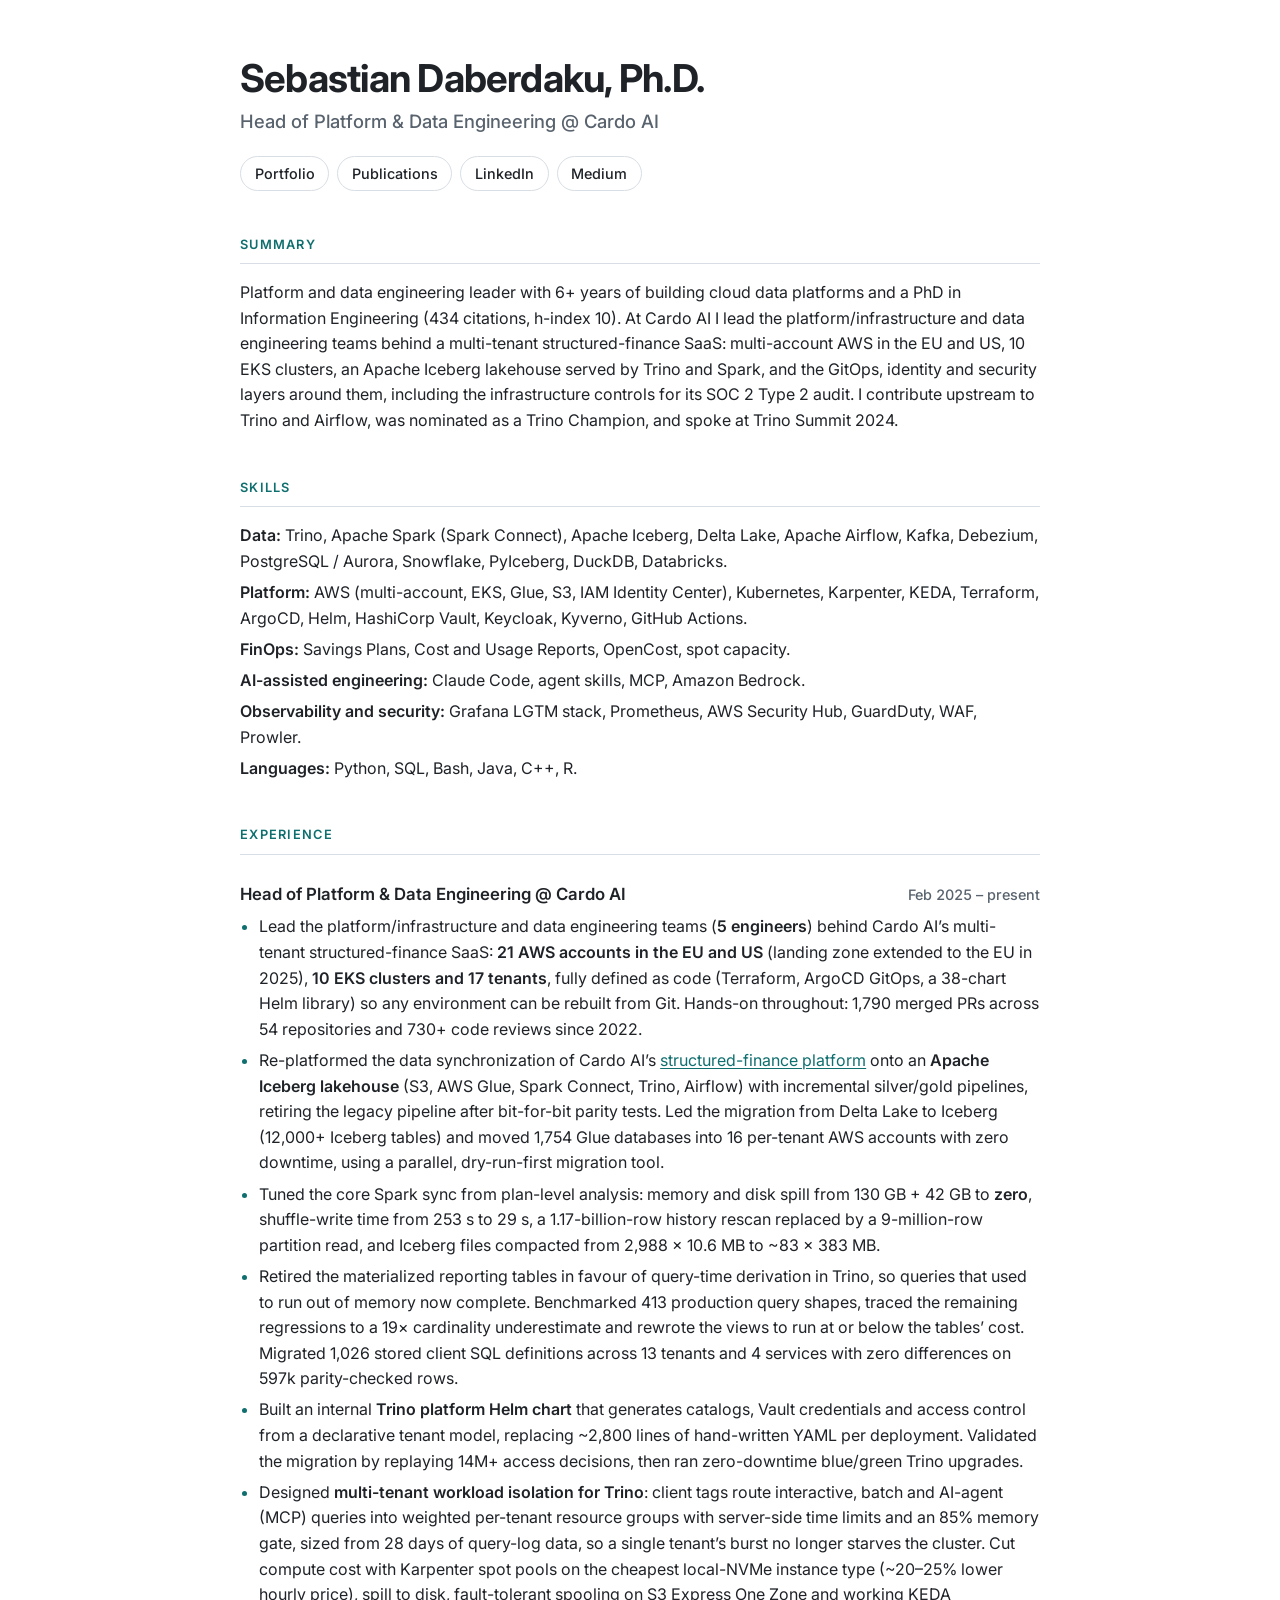
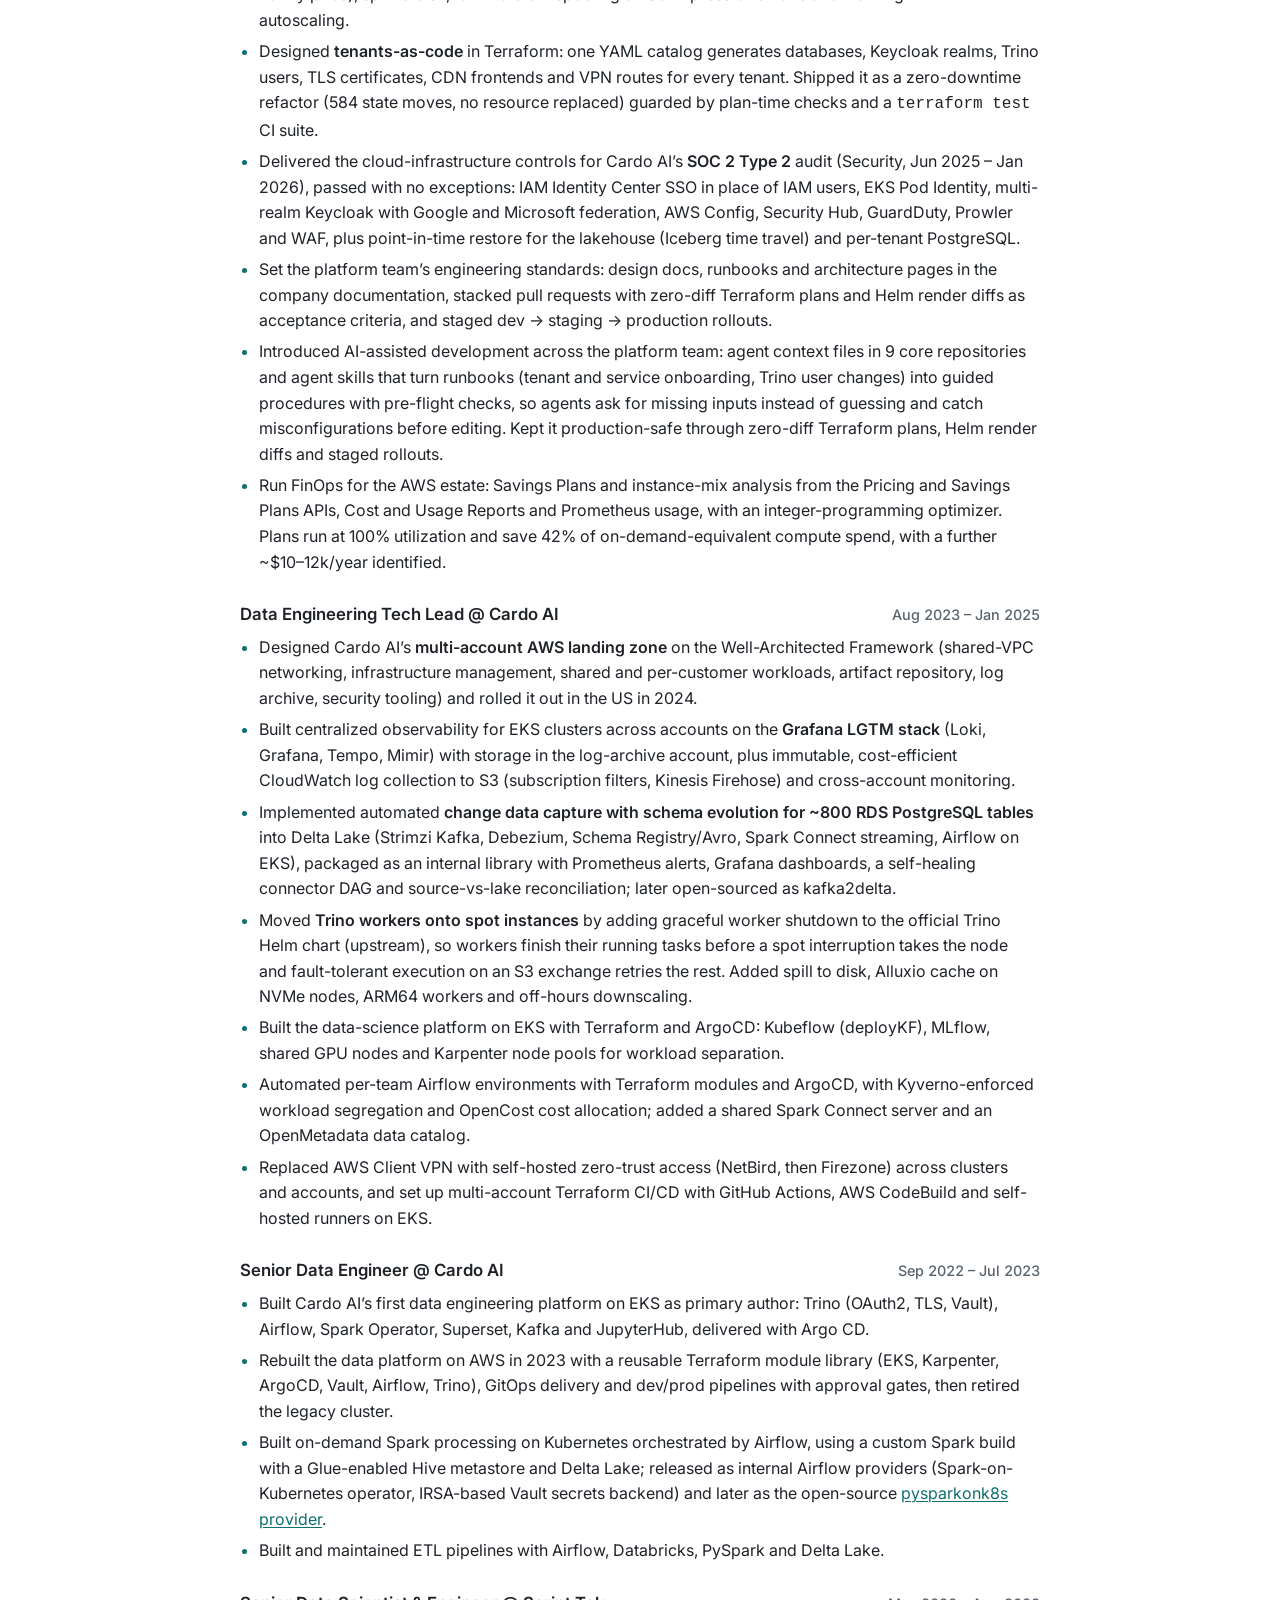
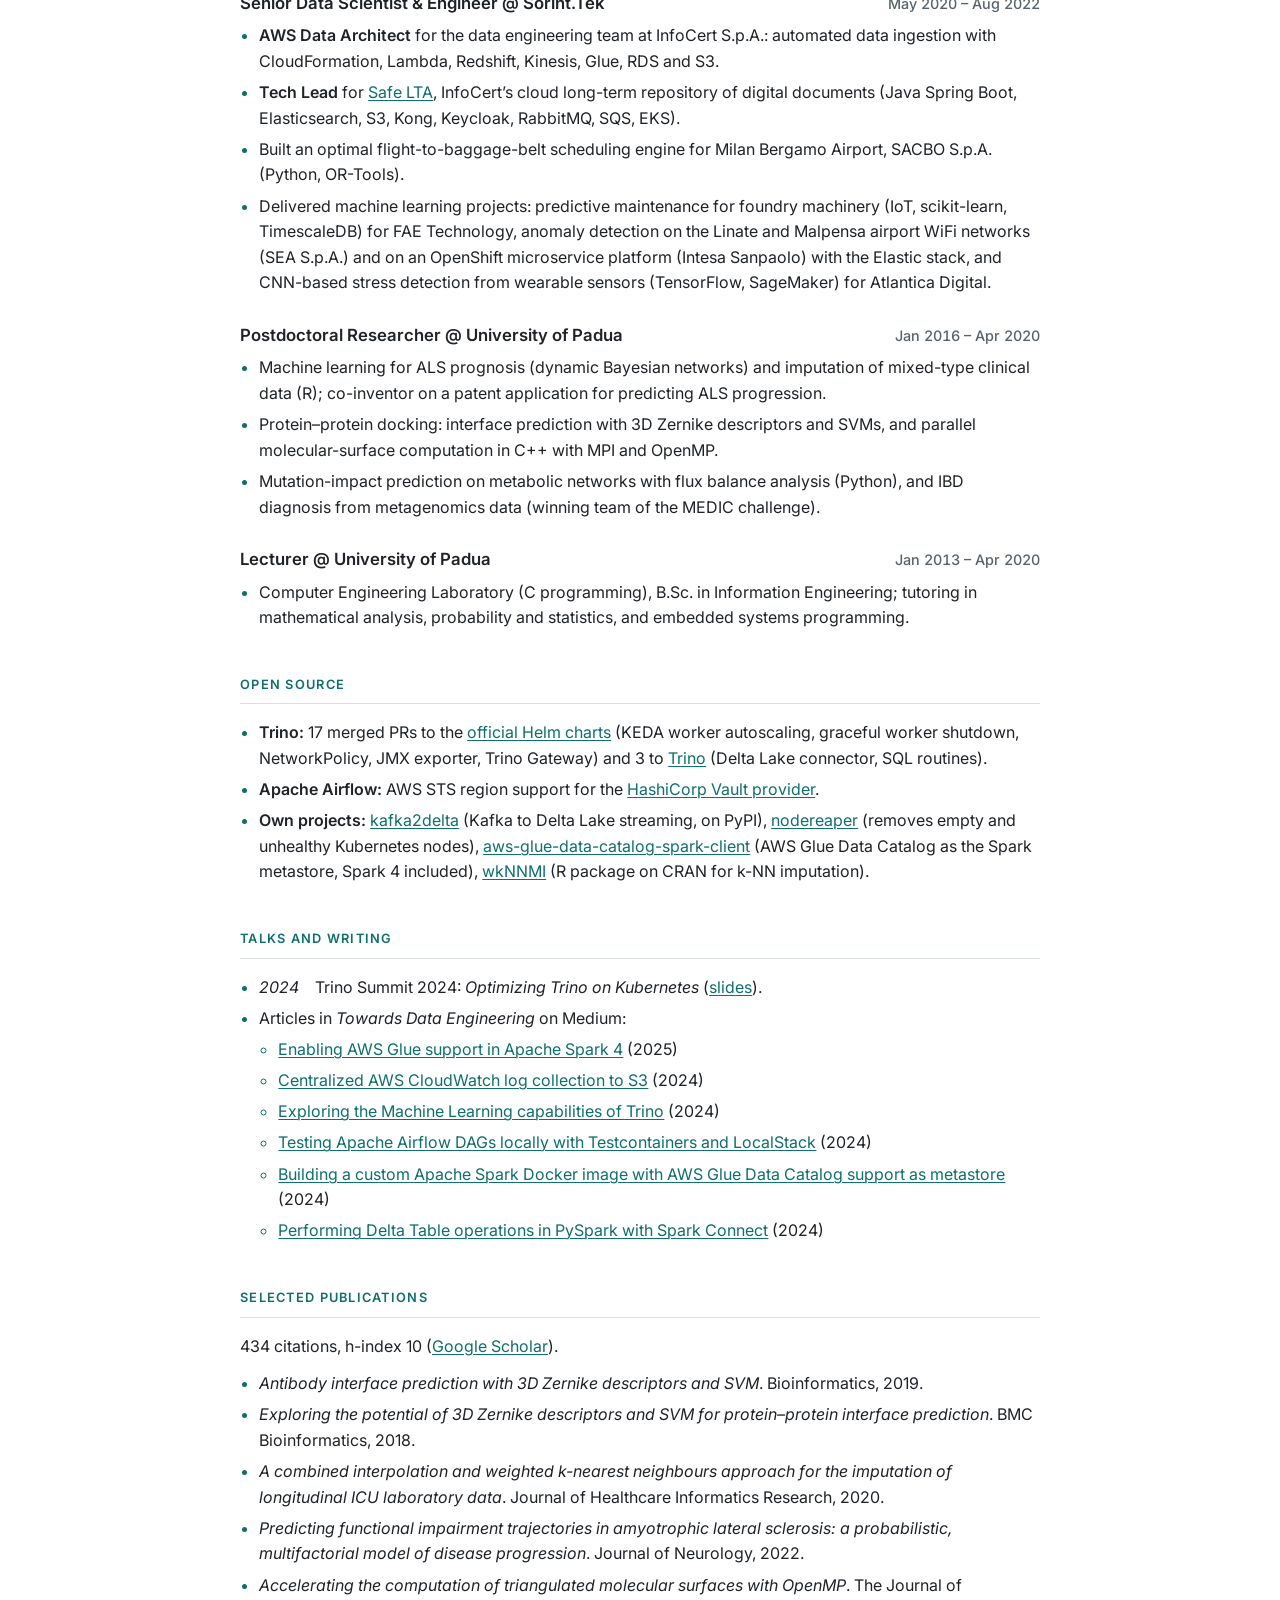
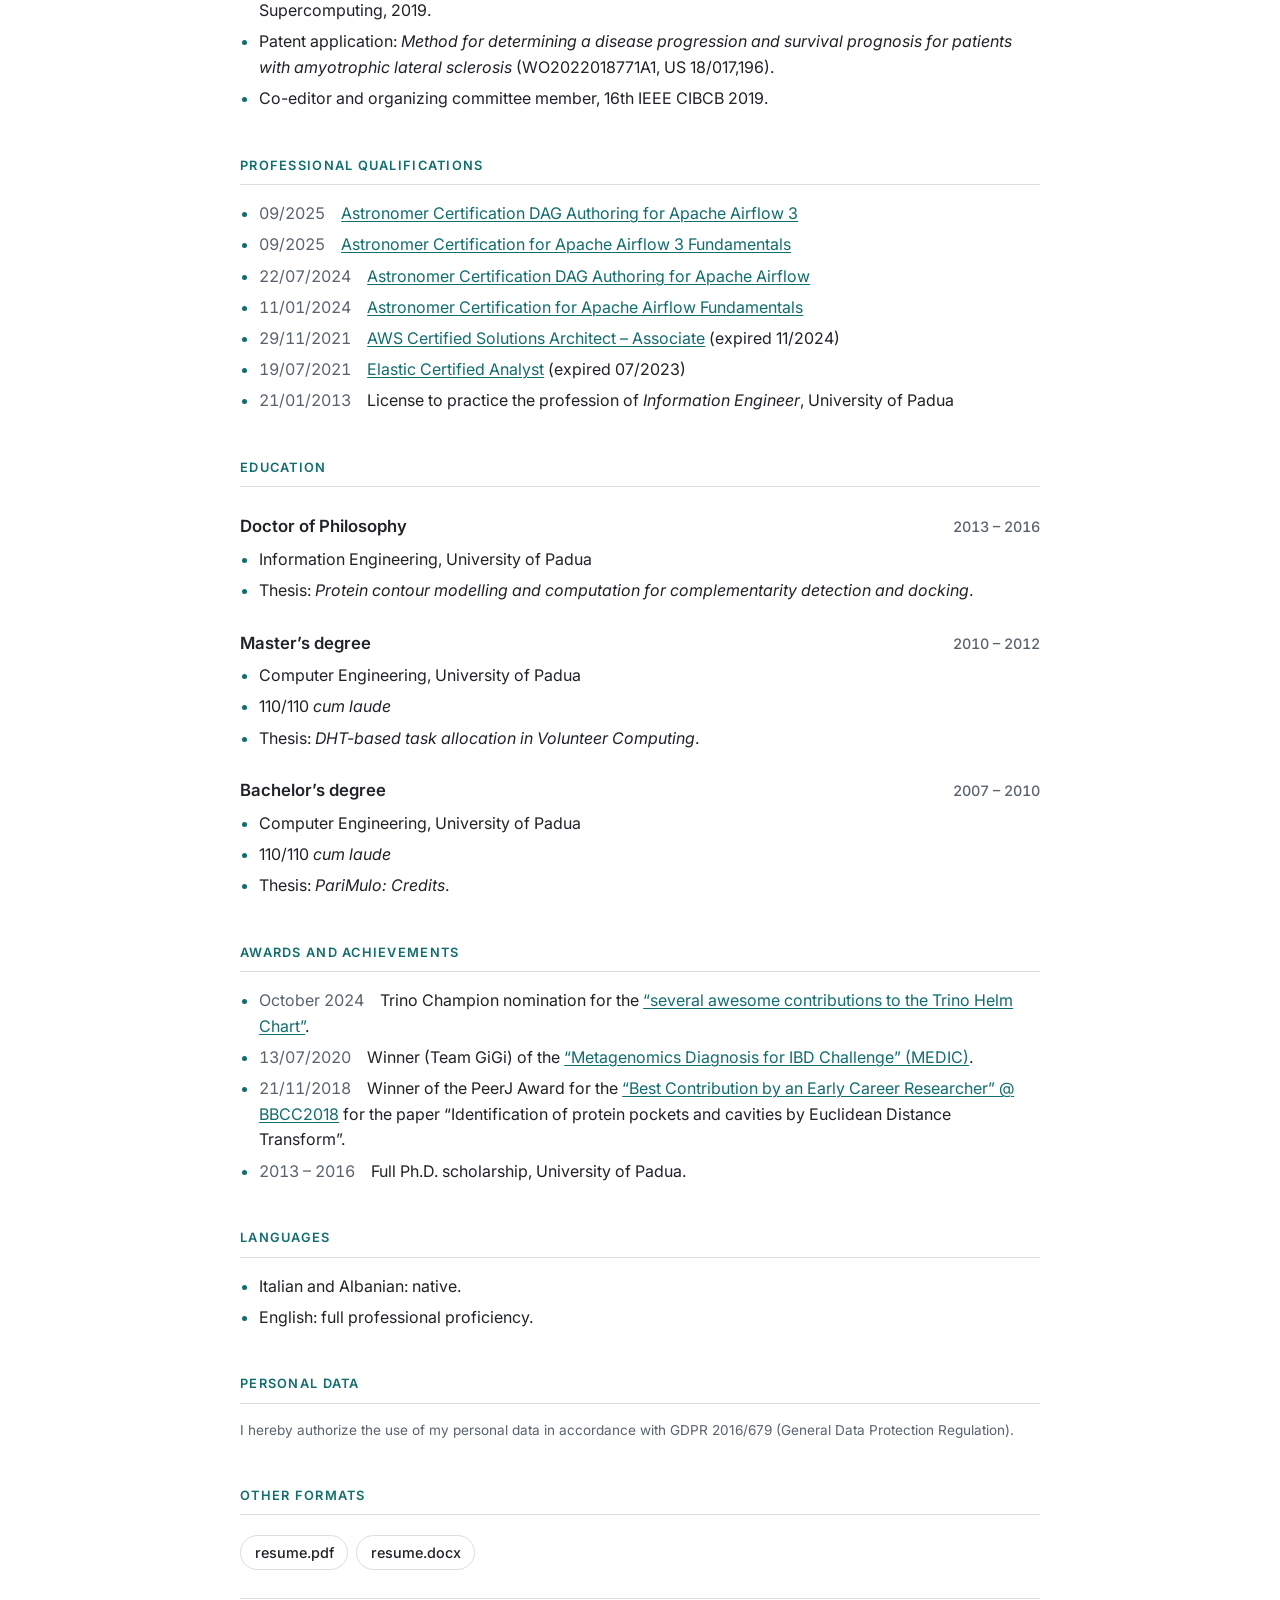
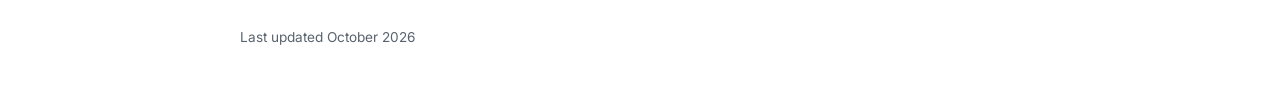
==== commit c04c79d2: "deploy: c9d2e72f278d217fe513325c450bce9d8548f889" ====
--- a/index.html
+++ b/index.html
@@ -294,6 +294,16 @@
       }
   }
   </style>
+  <meta name="description" content="Head of Platform &amp; Data Engineering at Cardo AI. Trino, Spark, Iceberg and Kubernetes on AWS; open source, talks and publications.">
+  <!-- Link previews (LinkedIn, Slack, ...). og-image.png is a screenshot of this page's header, made by `make og` -->
+  <meta property="og:type" content="profile">
+  <meta property="og:title" content="Sebastian Daberdaku · Resume">
+  <meta property="og:description" content="Head of Platform &amp; Data Engineering at Cardo AI. Trino, Spark, Iceberg and Kubernetes on AWS; open source, talks and publications.">
+  <meta property="og:url" content="https://sdaberdaku.github.io/resume/">
+  <meta property="og:image" content="https://sdaberdaku.github.io/resume/og-image.png">
+  <meta property="og:image:width" content="1200">
+  <meta property="og:image:height" content="630">
+  <meta name="twitter:card" content="summary_large_image">
 </head>
 <body>
 <h1 id="sebastian-daberdaku-ph.d.-head-of-platform-data-engineering-cardo-ai">Sebastian Daberdaku, Ph.D. </h1>
@@ -405,8 +415,8 @@
 </ul>
 <h2 id="professional-qualifications">Professional Qualifications</h2>
 <ul>
-<li><em>09/2025</em>   Astronomer Certification DAG Authoring for Apache Airflow 3</li>
-<li><em>09/2025</em>   Astronomer Certification for Apache Airflow 3 Fundamentals</li>
+<li><em>09/2025</em>   <a href="https://www.credly.com/badges/ad3f86d0-abf2-4040-9d21-70c945657aec" target="_blank">Astronomer Certification DAG Authoring for Apache Airflow 3</a></li>
+<li><em>09/2025</em>   <a href="https://www.credly.com/badges/b5caf4c9-ff5c-4a25-89aa-46d4824a356c" target="_blank">Astronomer Certification for Apache Airflow 3 Fundamentals</a></li>
 <li><em>22/07/2024</em>   <a href="https://www.credly.com/badges/cee6799e-a894-4b07-9dcd-76692a018806" target="_blank">Astronomer Certification DAG Authoring for Apache Airflow</a></li>
 <li><em>11/01/2024</em>   <a href="https://www.credly.com/badges/184f3897-c798-4494-b67c-10952a2fa147" target="_blank">Astronomer Certification for Apache Airflow Fundamentals</a></li>
 <li><em>29/11/2021</em>   <a href="https://www.credly.com/badges/ce36cfb1-e1d5-49fb-9b17-1716044a1aab" target="_blank">AWS Certified Solutions Architect – Associate</a> (expired 11/2024)</li>
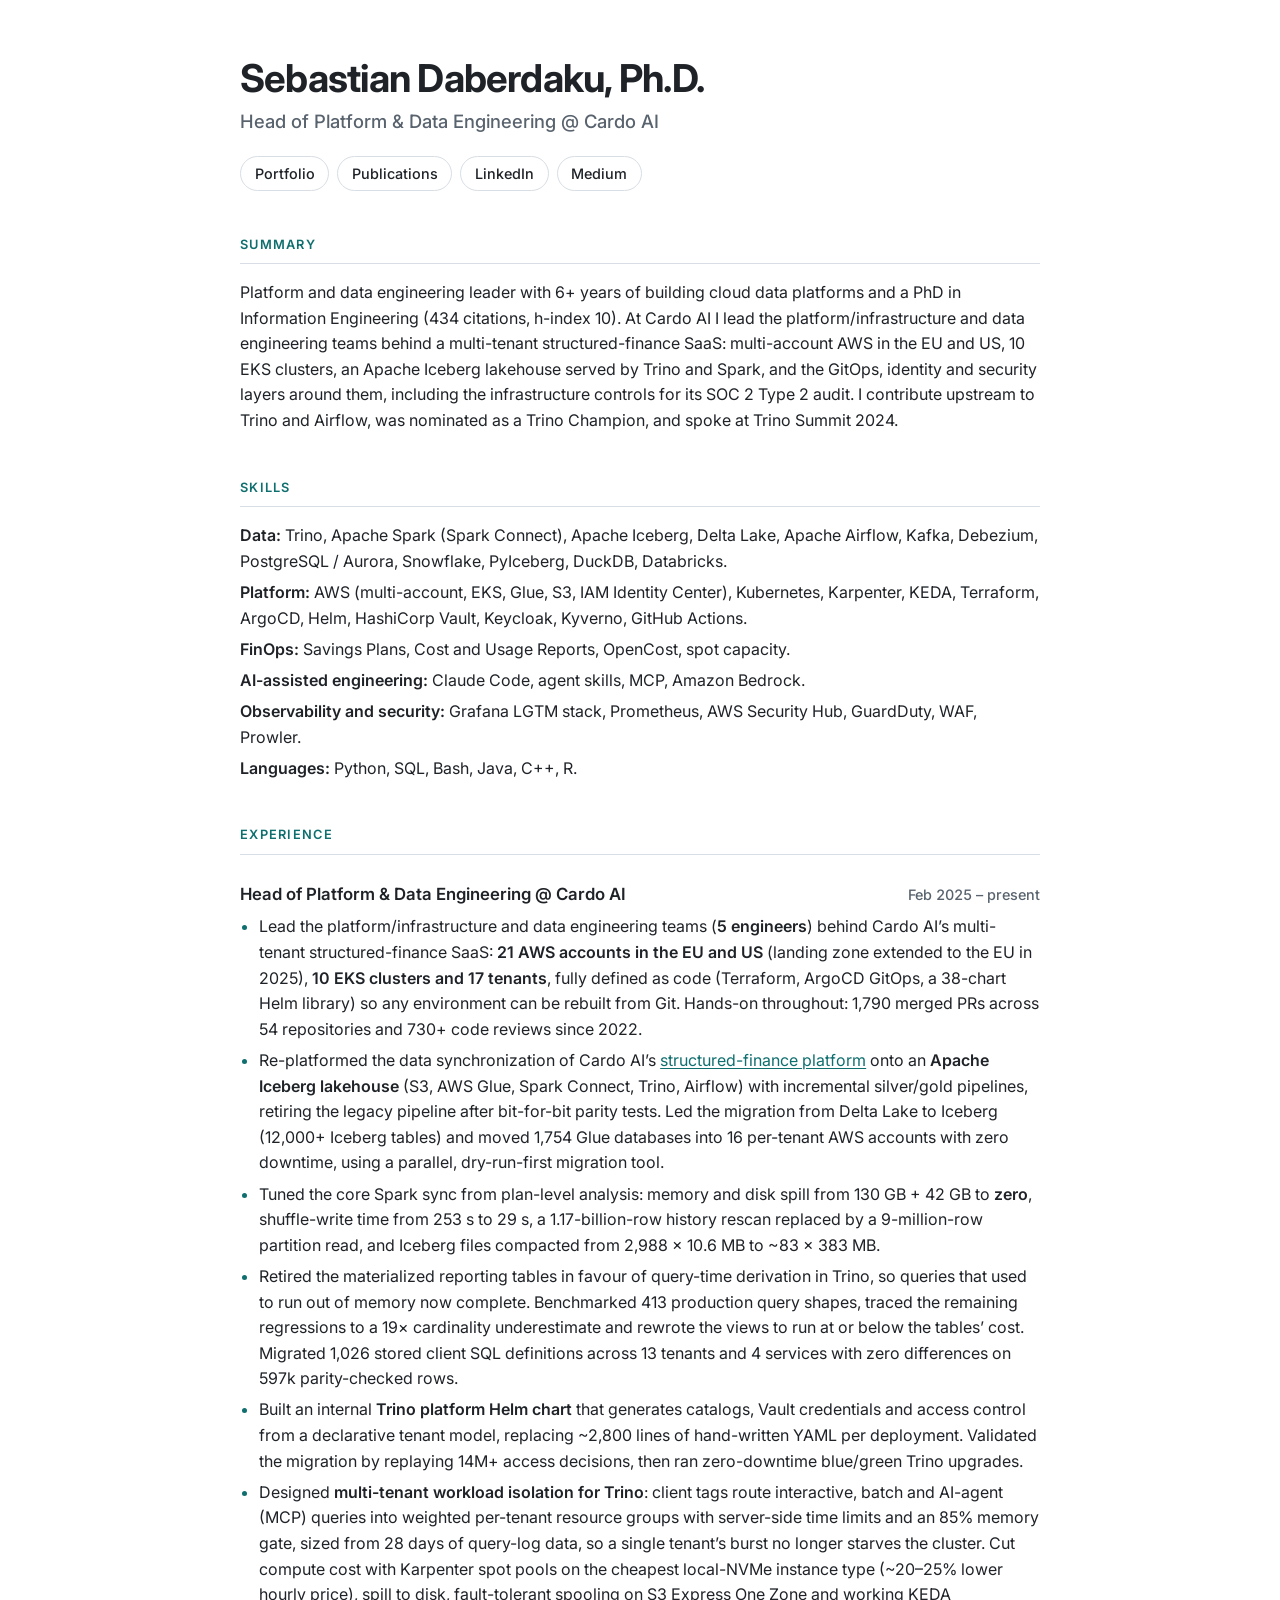
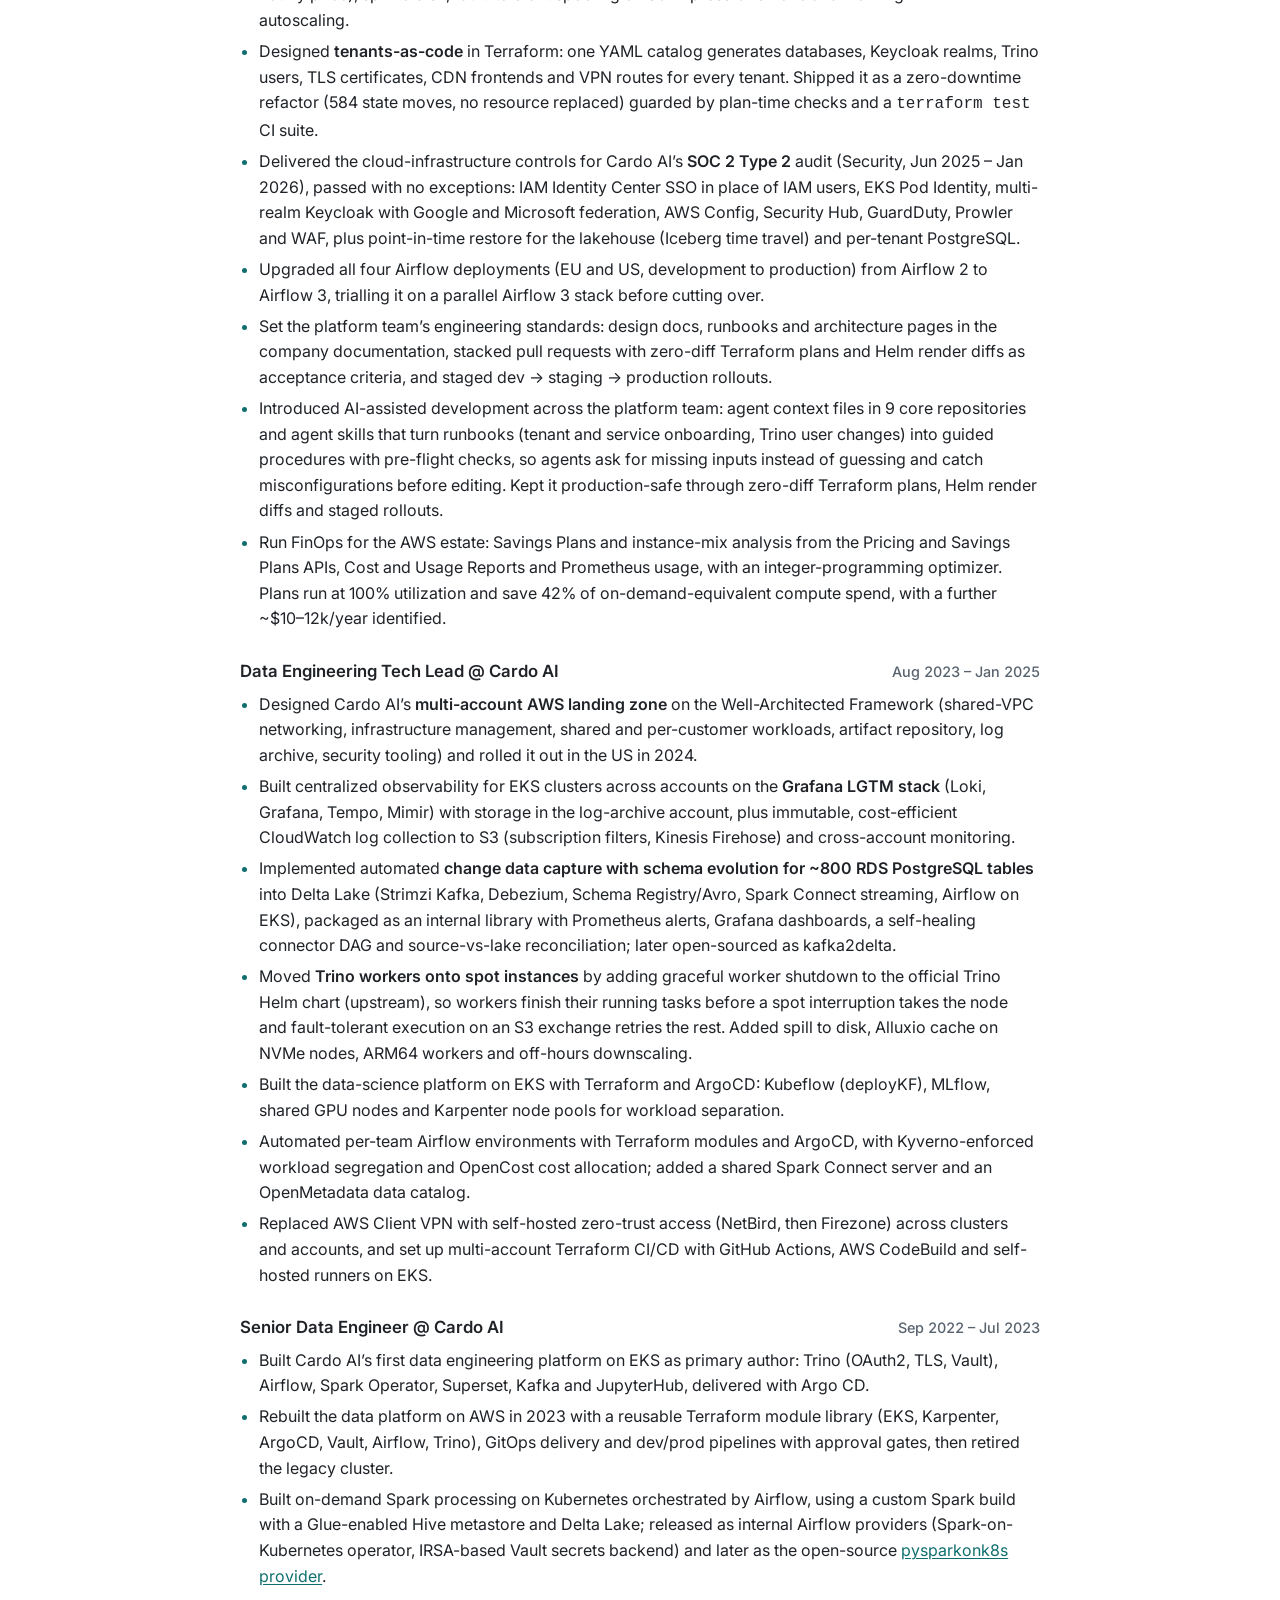
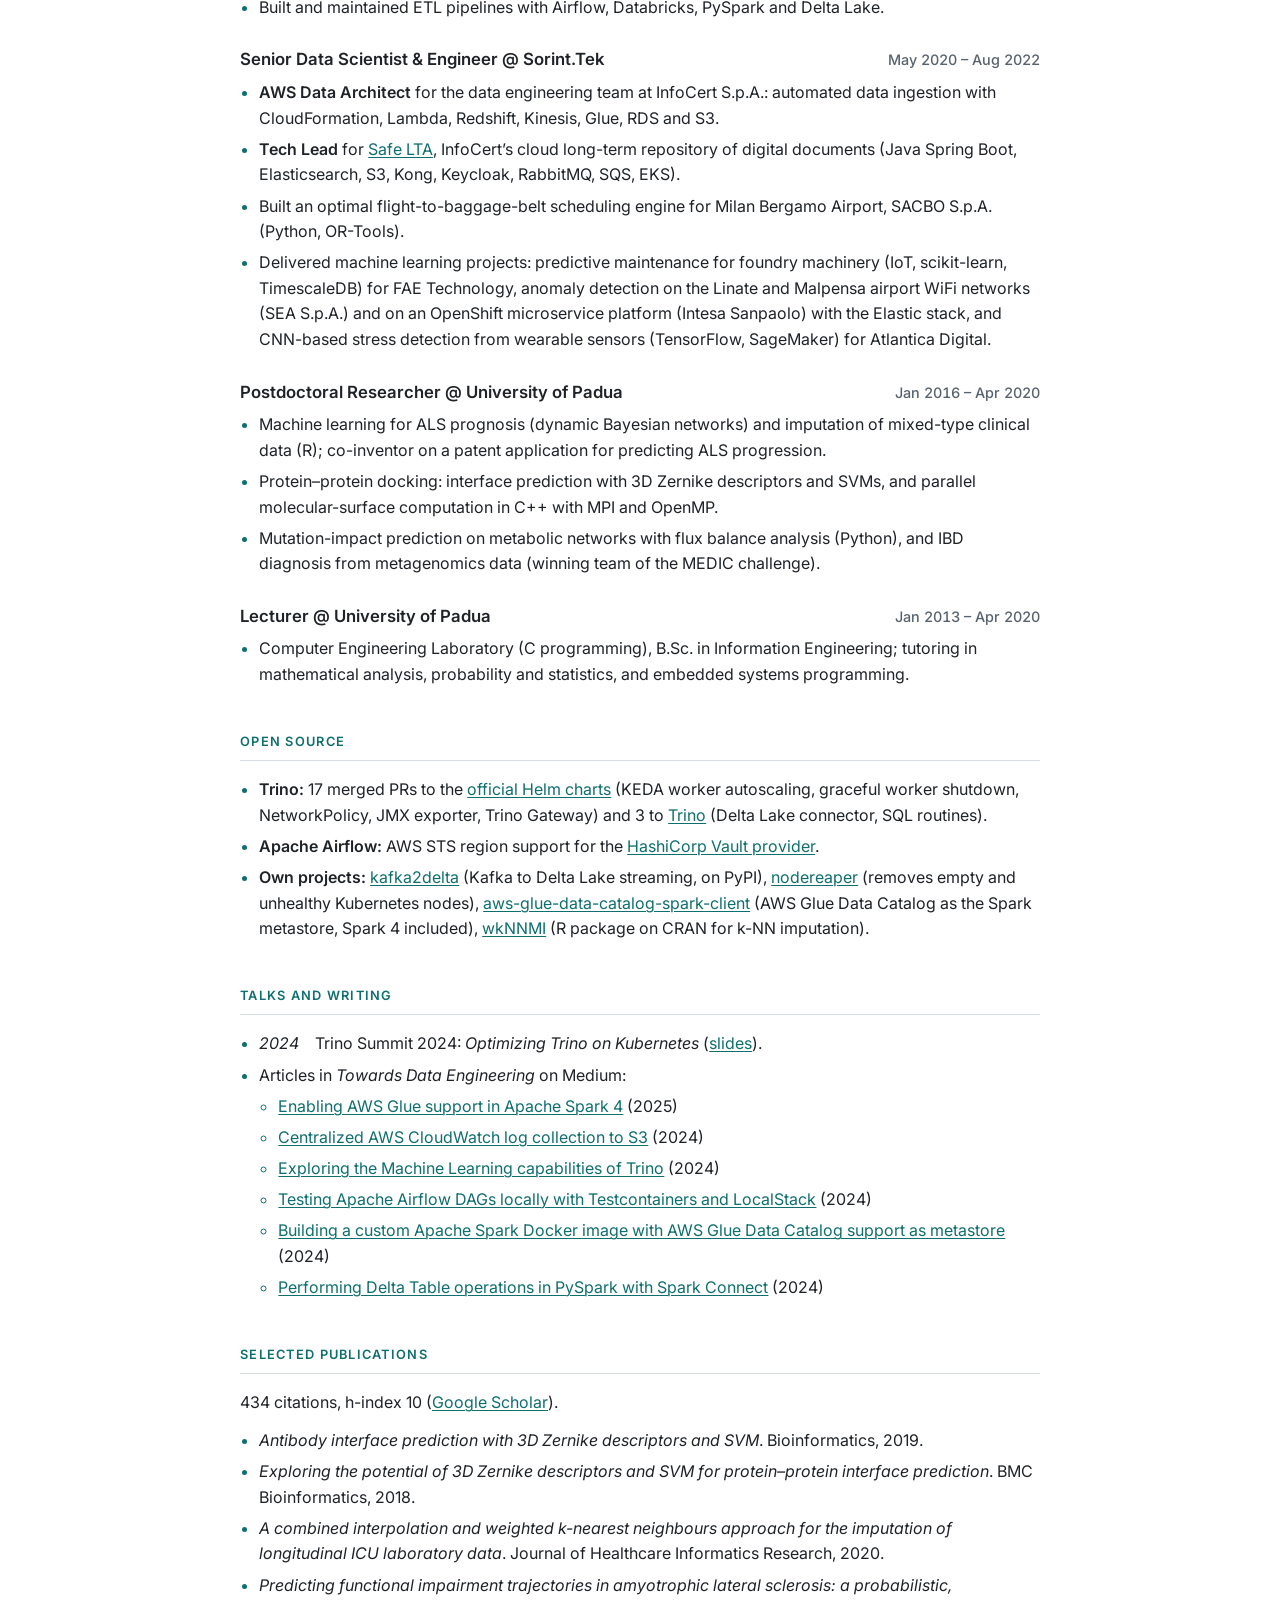
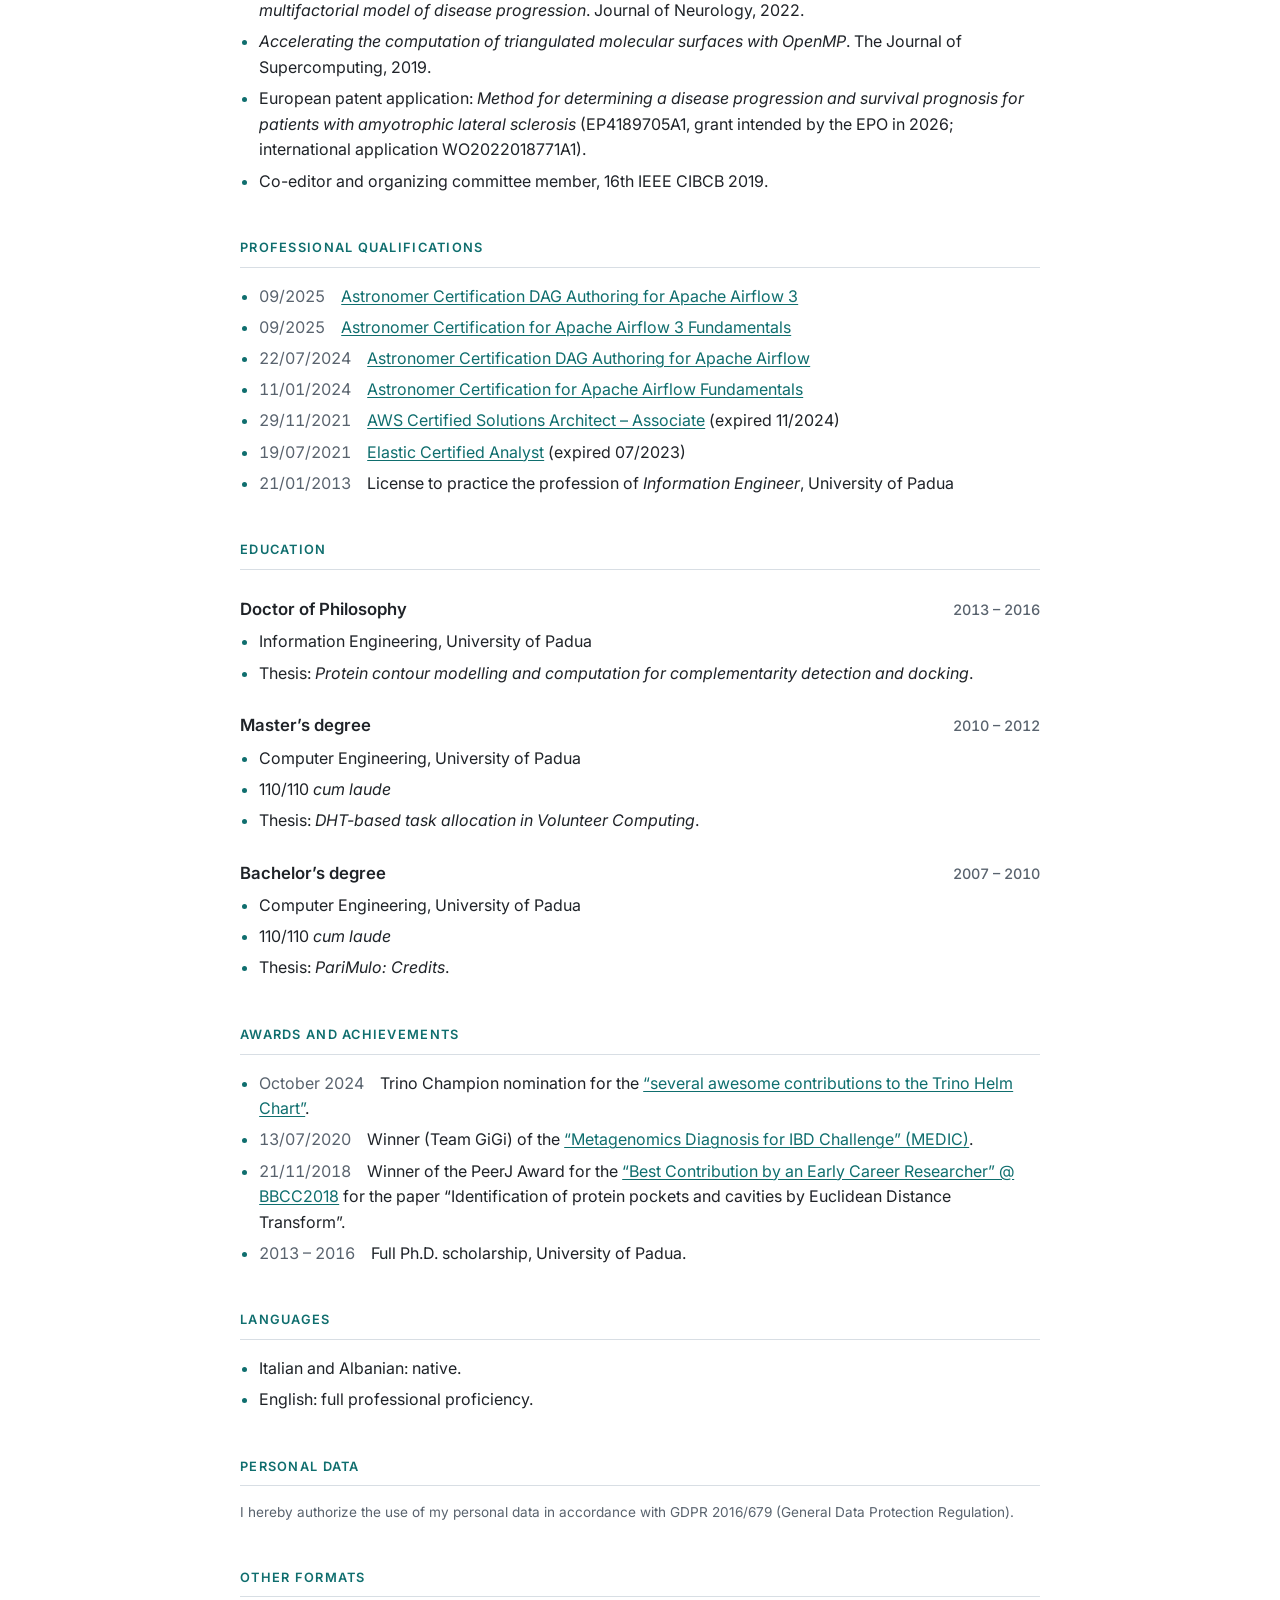
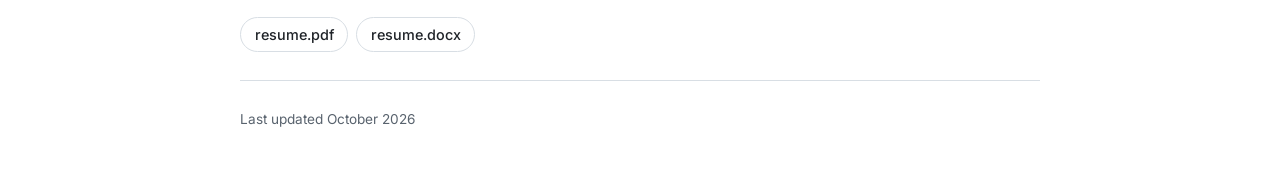
==== commit 5ee21c3d: "deploy: 2be82a2ed65dedd7923aaef120fd99e7171802f1" ====
--- a/index.html
+++ b/index.html
@@ -345,6 +345,7 @@
 <li>Designed <strong>multi-tenant workload isolation for Trino</strong>: client tags route interactive, batch and AI-agent (MCP) queries into weighted per-tenant resource groups with server-side time limits and an 85% memory gate, sized from 28 days of query-log data, so a single tenant’s burst no longer starves the cluster. Cut compute cost with Karpenter spot pools on the cheapest local-NVMe instance type (~20–25% lower hourly price), spill to disk, fault-tolerant spooling on S3 Express One Zone and working KEDA autoscaling.</li>
 <li>Designed <strong>tenants-as-code</strong> in Terraform: one YAML catalog generates databases, Keycloak realms, Trino users, TLS certificates, CDN frontends and VPN routes for every tenant. Shipped it as a zero-downtime refactor (584 state moves, no resource replaced) guarded by plan-time checks and a <code>terraform test</code> CI suite.</li>
 <li>Delivered the cloud-infrastructure controls for Cardo AI’s <strong>SOC 2 Type 2</strong> audit (Security, Jun 2025 – Jan 2026), passed with no exceptions: IAM Identity Center SSO in place of IAM users, EKS Pod Identity, multi-realm Keycloak with Google and Microsoft federation, AWS Config, Security Hub, GuardDuty, Prowler and WAF, plus point-in-time restore for the lakehouse (Iceberg time travel) and per-tenant PostgreSQL.</li>
+<li>Upgraded all four Airflow deployments (EU and US, development to production) from Airflow 2 to Airflow 3, trialling it on a parallel Airflow 3 stack before cutting over.</li>
 <li>Set the platform team’s engineering standards: design docs, runbooks and architecture pages in the company documentation, stacked pull requests with zero-diff Terraform plans and Helm render diffs as acceptance criteria, and staged dev → staging → production rollouts.</li>
 <li>Introduced AI-assisted development across the platform team: agent context files in 9 core repositories and agent skills that turn runbooks (tenant and service onboarding, Trino user changes) into guided procedures with pre-flight checks, so agents ask for missing inputs instead of guessing and catch misconfigurations before editing. Kept it production-safe through zero-diff Terraform plans, Helm render diffs and staged rollouts.</li>
 <li>Run FinOps for the AWS estate: Savings Plans and instance-mix analysis from the Pricing and Savings Plans APIs, Cost and Usage Reports and Prometheus usage, with an integer-programming optimizer. Plans run at 100% utilization and save 42% of on-demand-equivalent compute spend, with a further ~$10–12k/year identified.</li>
@@ -410,7 +411,7 @@
 <li><em>A combined interpolation and weighted k-nearest neighbours approach for the imputation of longitudinal ICU laboratory data</em>. Journal of Healthcare Informatics Research, 2020.</li>
 <li><em>Predicting functional impairment trajectories in amyotrophic lateral sclerosis: a probabilistic, multifactorial model of disease progression</em>. Journal of Neurology, 2022.</li>
 <li><em>Accelerating the computation of triangulated molecular surfaces with OpenMP</em>. The Journal of Supercomputing, 2019.</li>
-<li>Patent application: <em>Method for determining a disease progression and survival prognosis for patients with amyotrophic lateral sclerosis</em> (WO2022018771A1, US 18/017,196).</li>
+<li>European patent application: <em>Method for determining a disease progression and survival prognosis for patients with amyotrophic lateral sclerosis</em> (EP4189705A1, grant intended by the EPO in 2026; international application WO2022018771A1).</li>
 <li>Co-editor and organizing committee member, 16th IEEE CIBCB 2019.</li>
 </ul>
 <h2 id="professional-qualifications">Professional Qualifications</h2>
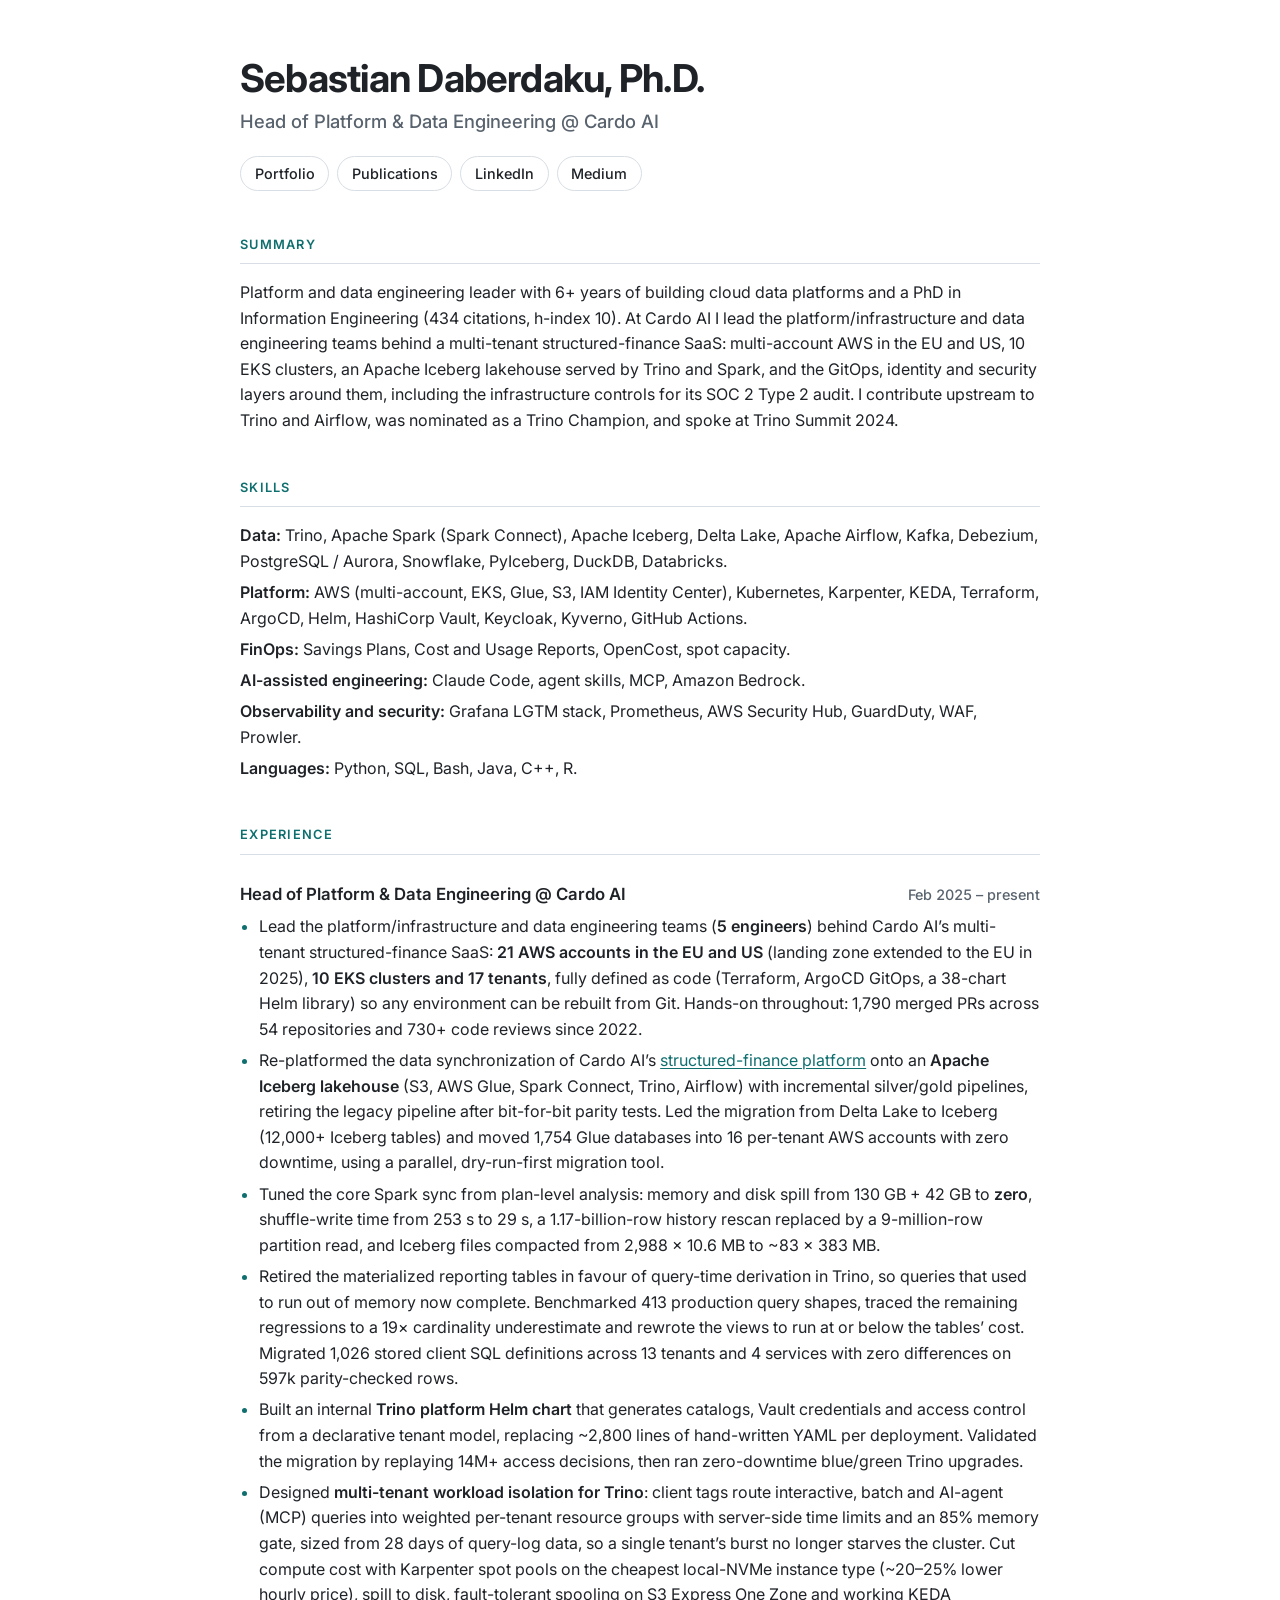
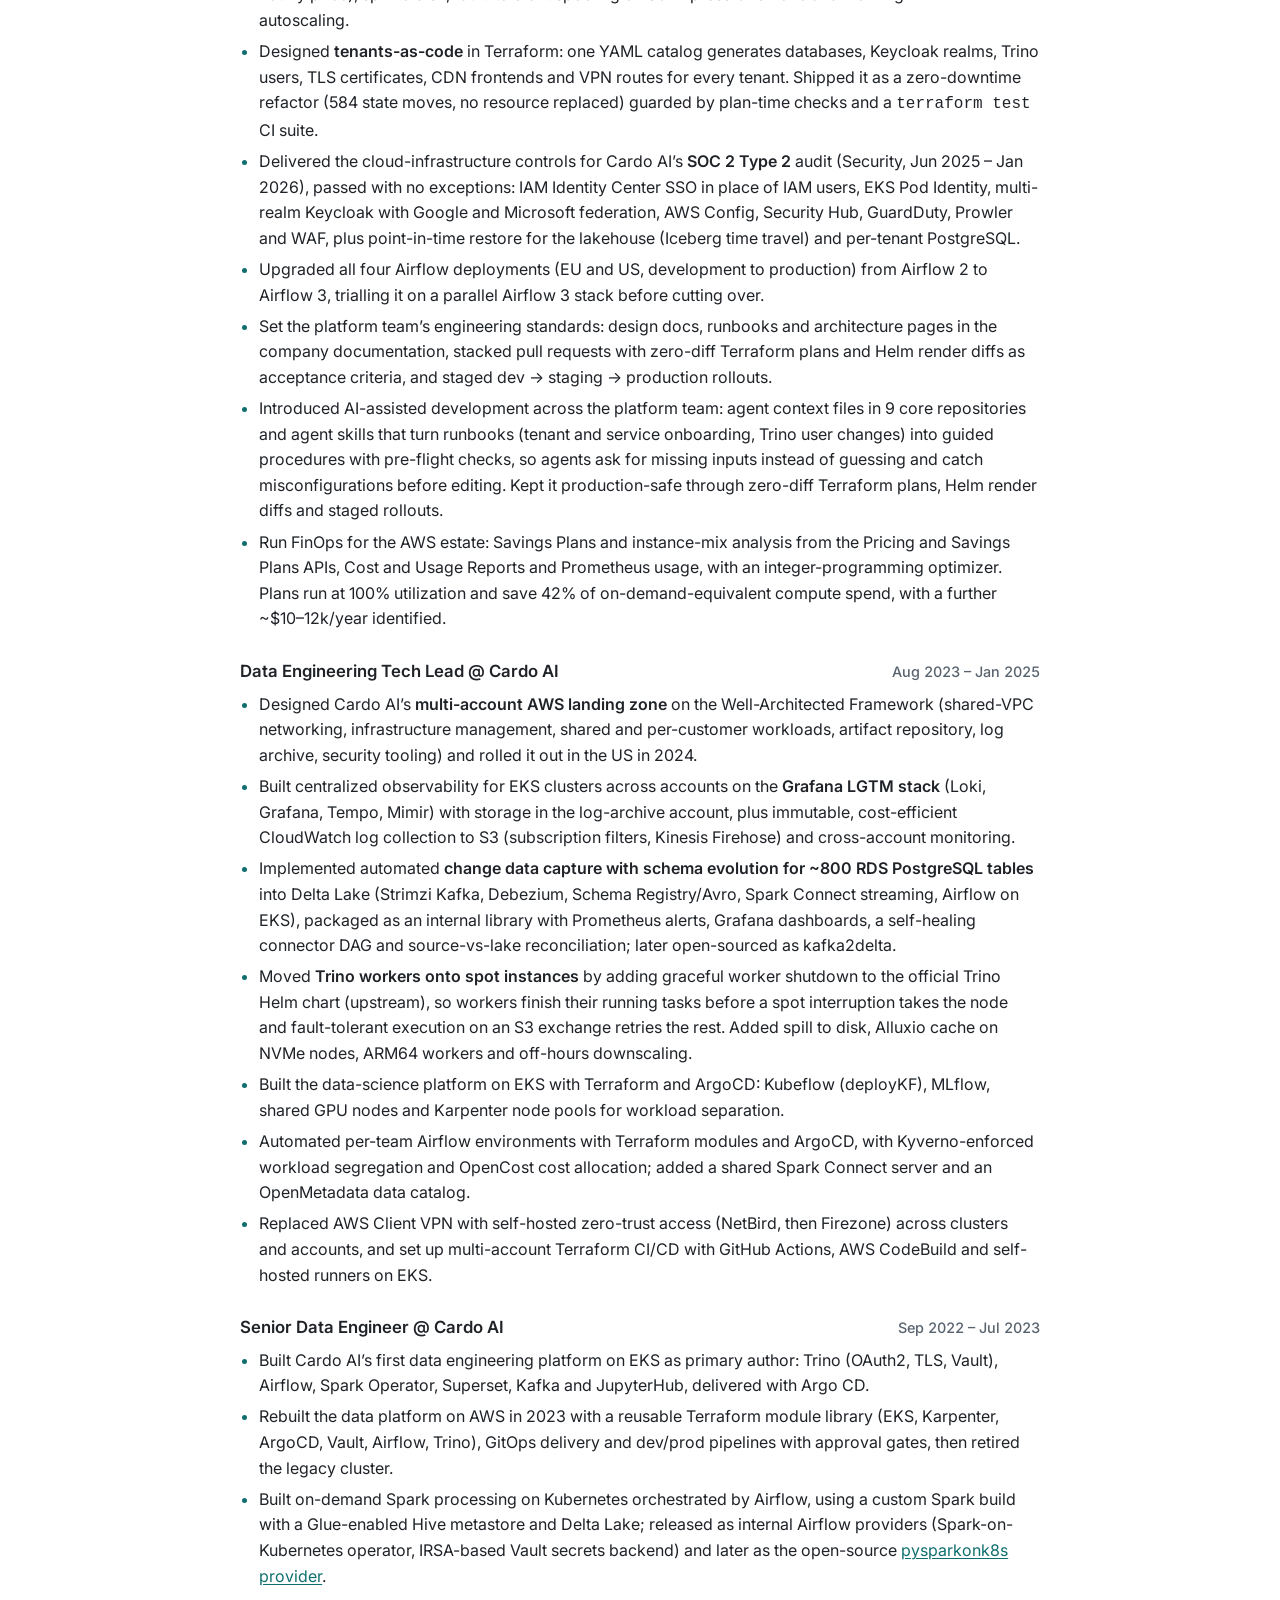
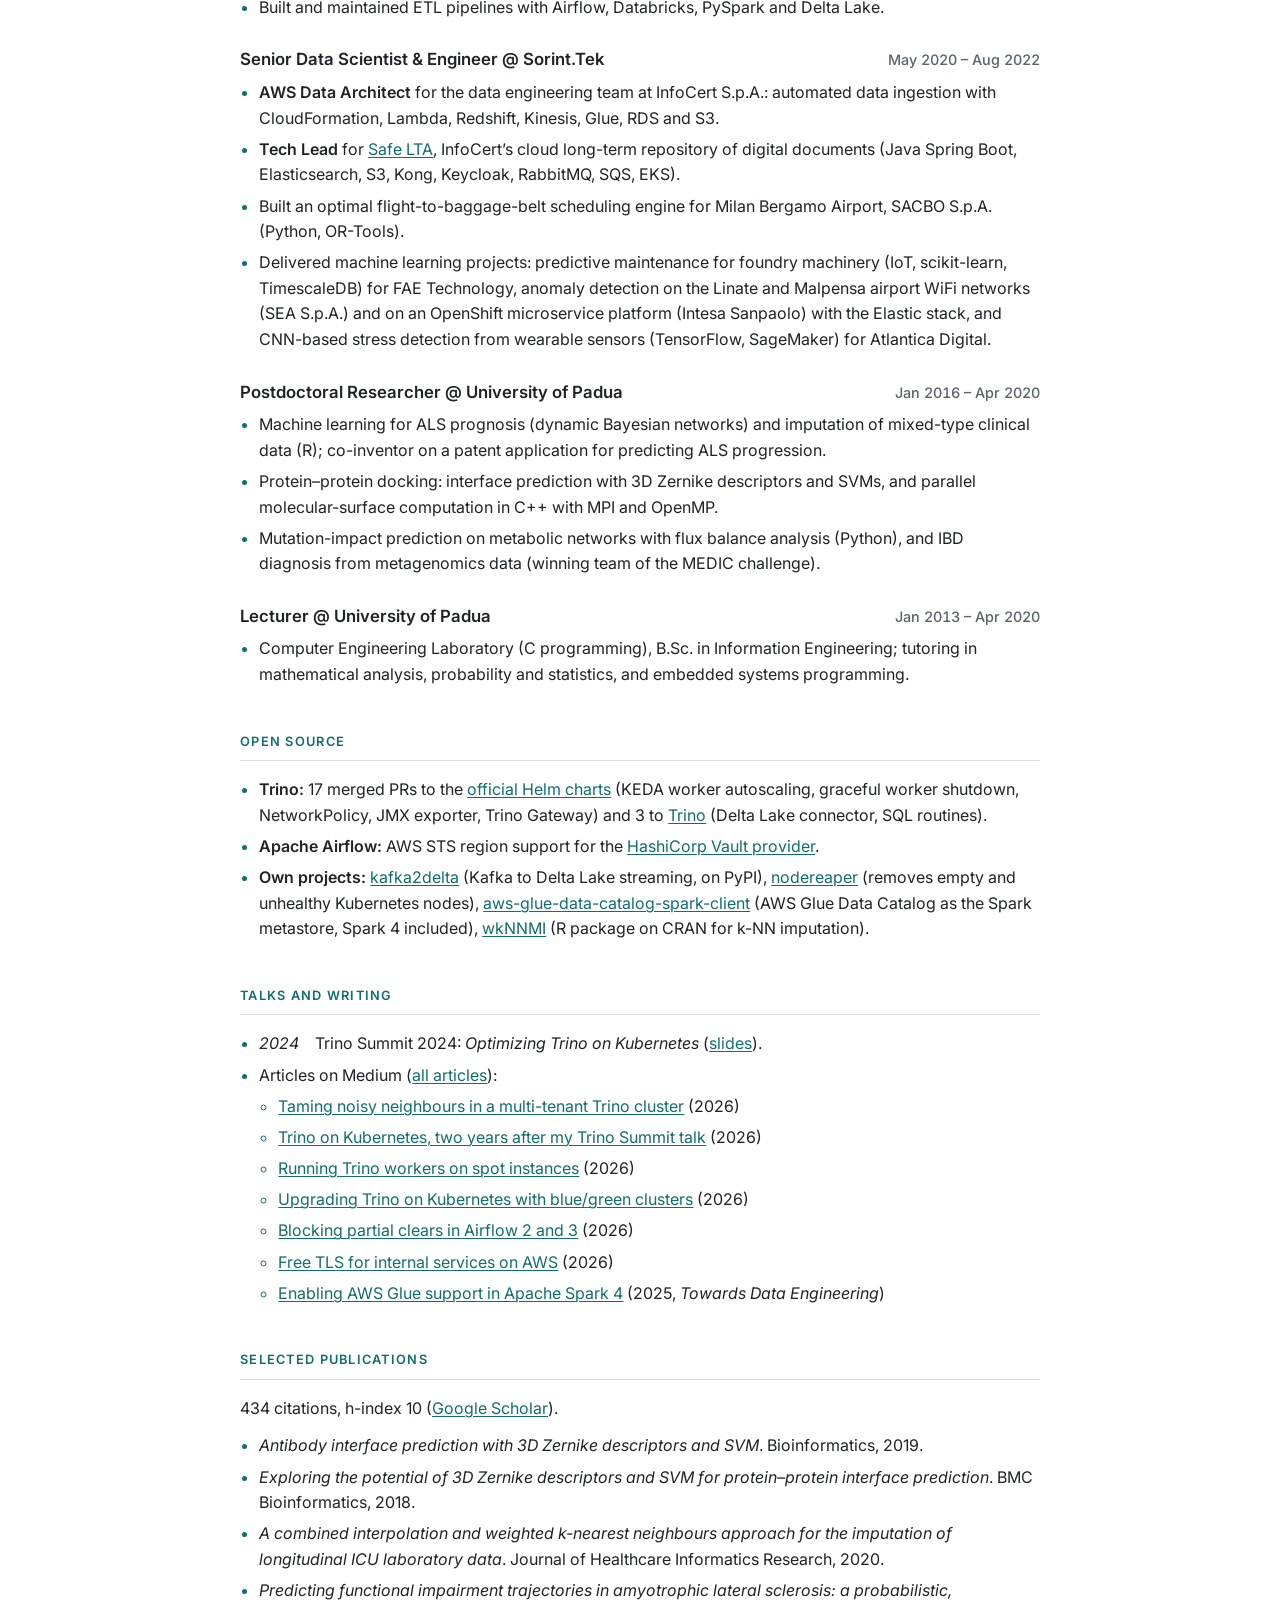
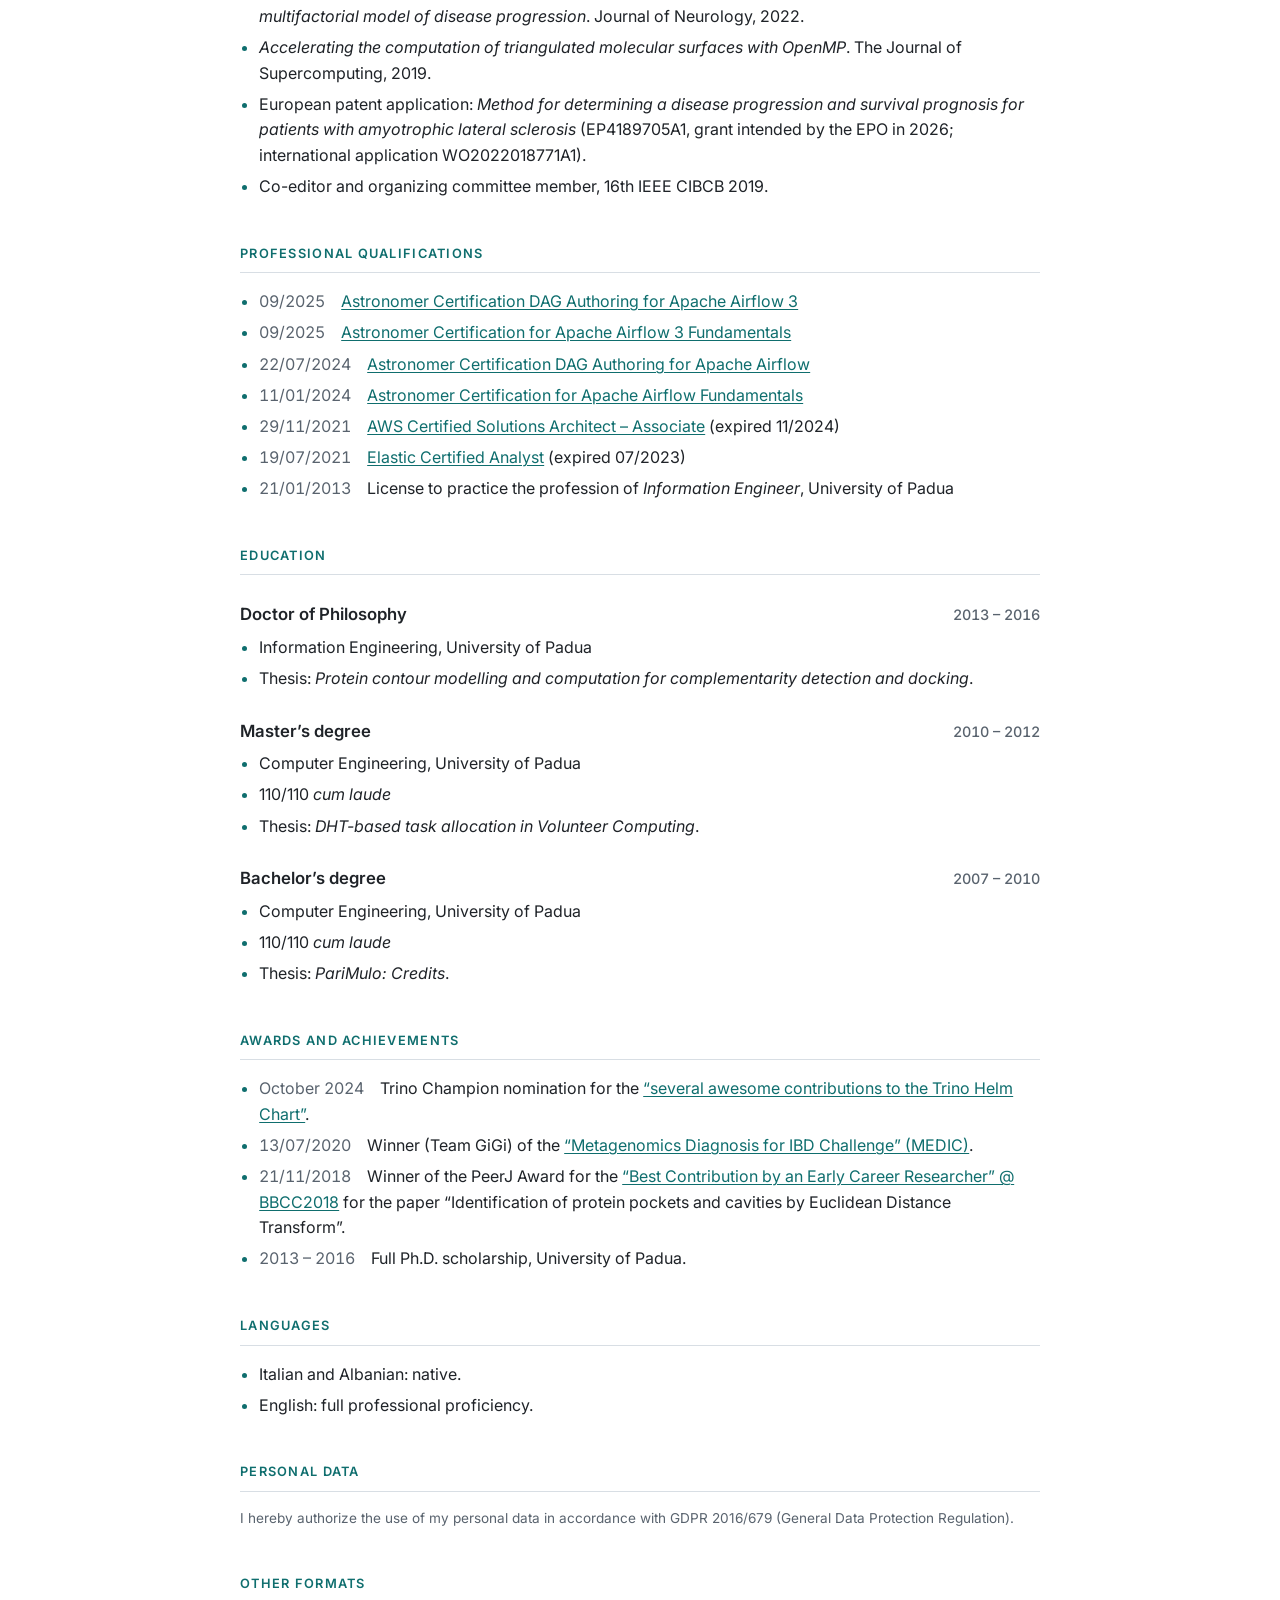
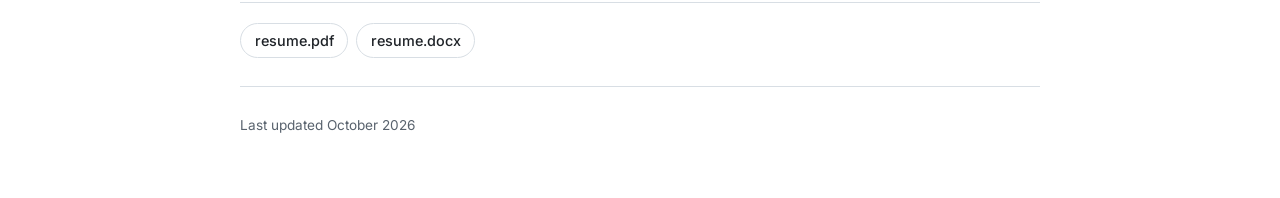
==== commit 1f55553f: "deploy: ed9fd5f801b4efec4a33d9a0e9a4a4ae59f227b5" ====
--- a/index.html
+++ b/index.html
@@ -393,14 +393,15 @@
 <h2 id="talks-and-writing">Talks and Writing</h2>
 <ul>
 <li><em>2024</em>   Trino Summit 2024: <em>Optimizing Trino on Kubernetes</em> (<a href="https://sdaberdaku.github.io/optimizing-trino-on-k8s/" target="_blank">slides</a>).</li>
-<li>Articles in <em>Towards Data Engineering</em> on Medium:
-<ul>
-<li><a href="https://medium.com/towards-data-engineering/enabling-aws-glue-support-in-apache-spark-4-2c1fca7a7149" target="_blank">Enabling AWS Glue support in Apache Spark 4</a> (2025)</li>
-<li><a href="https://medium.com/towards-data-engineering/centralized-aws-cloudwatch-log-collection-to-s3-7f66a066b48b" target="_blank">Centralized AWS CloudWatch log collection to S3</a> (2024)</li>
-<li><a href="https://medium.com/towards-data-engineering/exploring-the-machine-learning-capabilities-of-trino-b35a43a2b1d6" target="_blank">Exploring the Machine Learning capabilities of Trino</a> (2024)</li>
-<li><a href="https://medium.com/towards-data-engineering/testing-apache-airflow-dags-locally-with-testcontainers-and-localstack-6bca9ff62d61" target="_blank">Testing Apache Airflow DAGs locally with Testcontainers and LocalStack</a> (2024)</li>
-<li><a href="https://medium.com/towards-data-engineering/building-a-custom-apache-spark-docker-image-with-aws-glue-data-catalog-support-as-metastore-95ef9a709794" target="_blank">Building a custom Apache Spark Docker image with AWS Glue Data Catalog support as metastore</a> (2024)</li>
-<li><a href="https://medium.com/towards-data-engineering/performing-delta-table-operations-in-pyspark-with-spark-connect-3925b08d4766" target="_blank">Performing Delta Table operations in PySpark with Spark Connect</a> (2024)</li>
+<li>Articles on Medium (<a href="https://medium.com/@sebastiandaberdaku" target="_blank">all articles</a>):
+<ul>
+<li><a href="https://medium.com/@sebastiandaberdaku/taming-noisy-neighbours-in-a-multi-tenant-trino-cluster-d34b98d42305" target="_blank">Taming noisy neighbours in a multi-tenant Trino cluster</a> (2026)</li>
+<li><a href="https://medium.com/@sebastiandaberdaku/trino-on-kubernetes-two-years-after-my-trino-summit-talk-e8a41db8486e" target="_blank">Trino on Kubernetes, two years after my Trino Summit talk</a> (2026)</li>
+<li><a href="https://medium.com/@sebastiandaberdaku/running-trino-workers-on-spot-instances-29ab409ed5ae" target="_blank">Running Trino workers on spot instances</a> (2026)</li>
+<li><a href="https://medium.com/@sebastiandaberdaku/upgrading-trino-on-kubernetes-with-blue-green-clusters-62adf8e15ab1" target="_blank">Upgrading Trino on Kubernetes with blue/green clusters</a> (2026)</li>
+<li><a href="https://medium.com/@sebastiandaberdaku/blocking-partial-clears-in-airflow-2-and-3-e6b54111dd4f" target="_blank">Blocking partial clears in Airflow 2 and 3</a> (2026)</li>
+<li><a href="https://medium.com/@sebastiandaberdaku/free-tls-for-internal-services-on-aws-34550740ed15" target="_blank">Free TLS for internal services on AWS</a> (2026)</li>
+<li><a href="https://medium.com/towards-data-engineering/enabling-aws-glue-support-in-apache-spark-4-2c1fca7a7149" target="_blank">Enabling AWS Glue support in Apache Spark 4</a> (2025, <em>Towards Data Engineering</em>)</li>
 </ul></li>
 </ul>
 <h2 id="selected-publications">Selected Publications</h2>
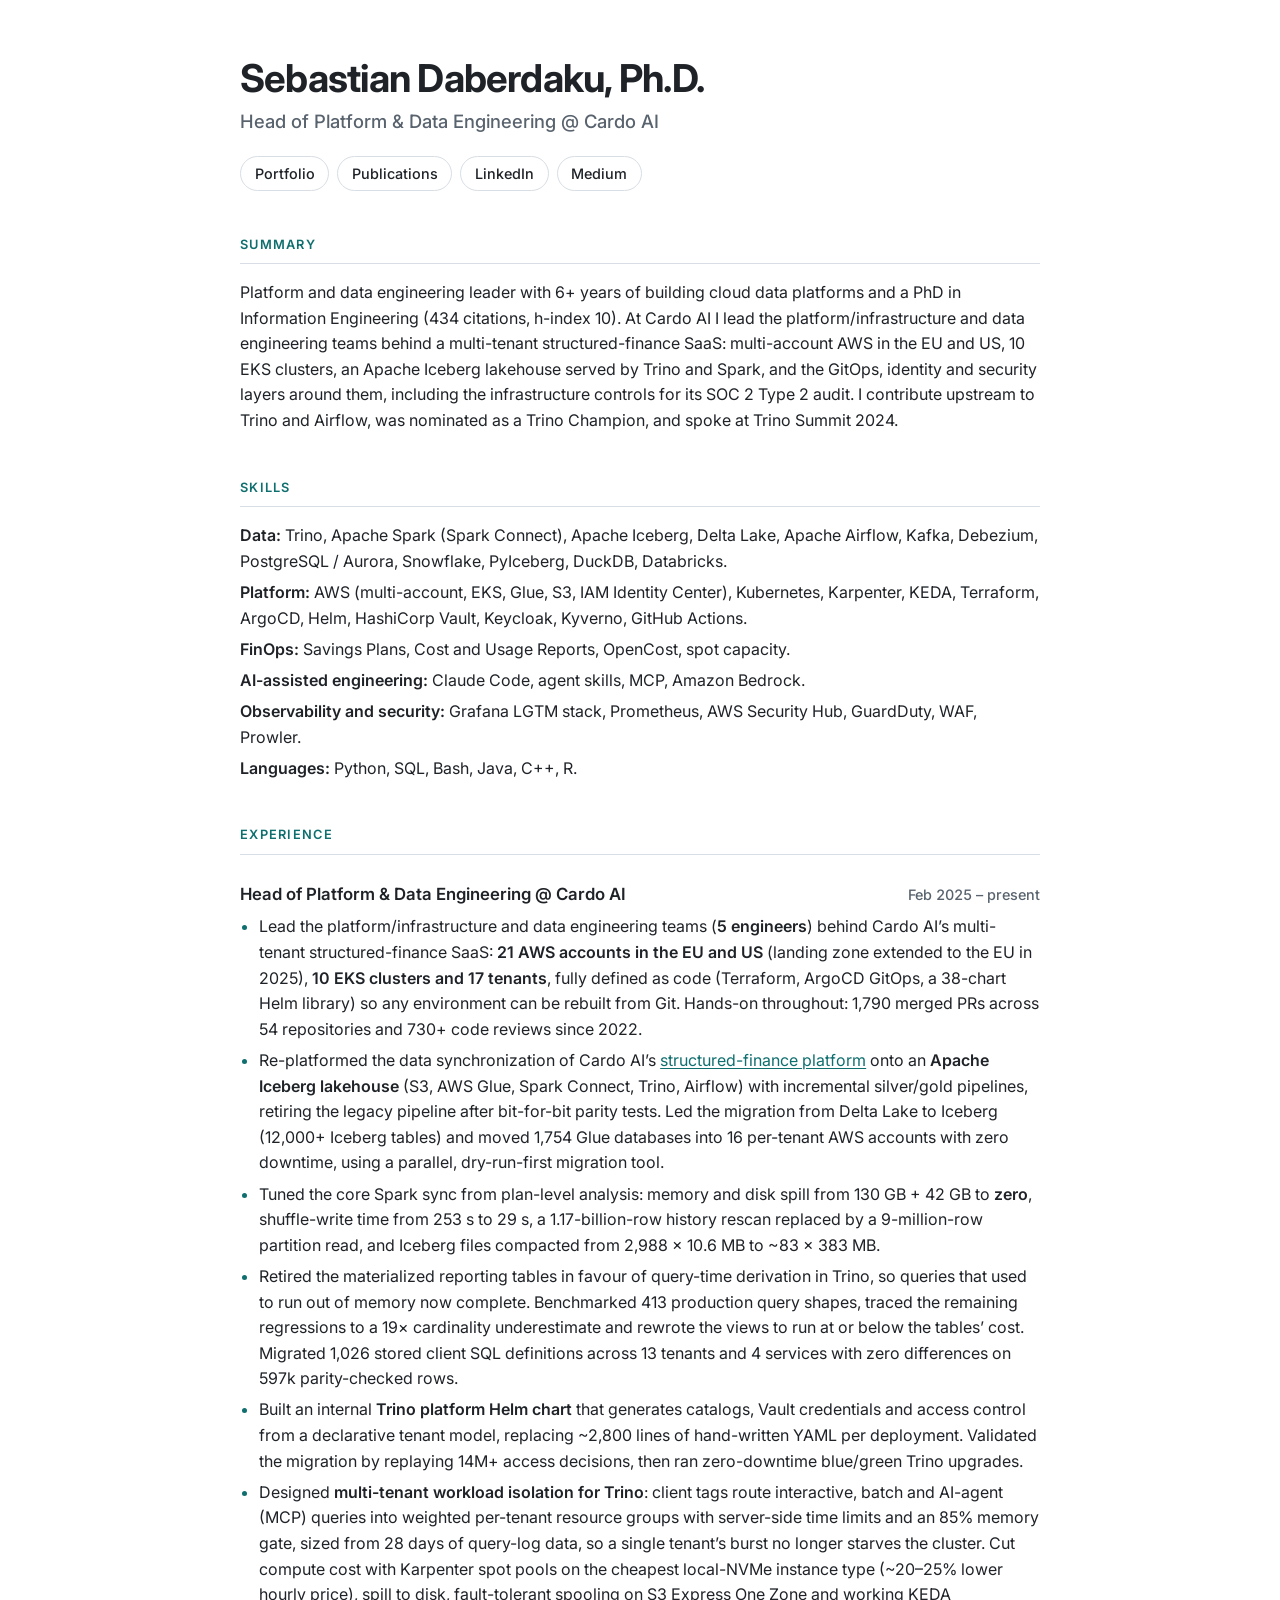
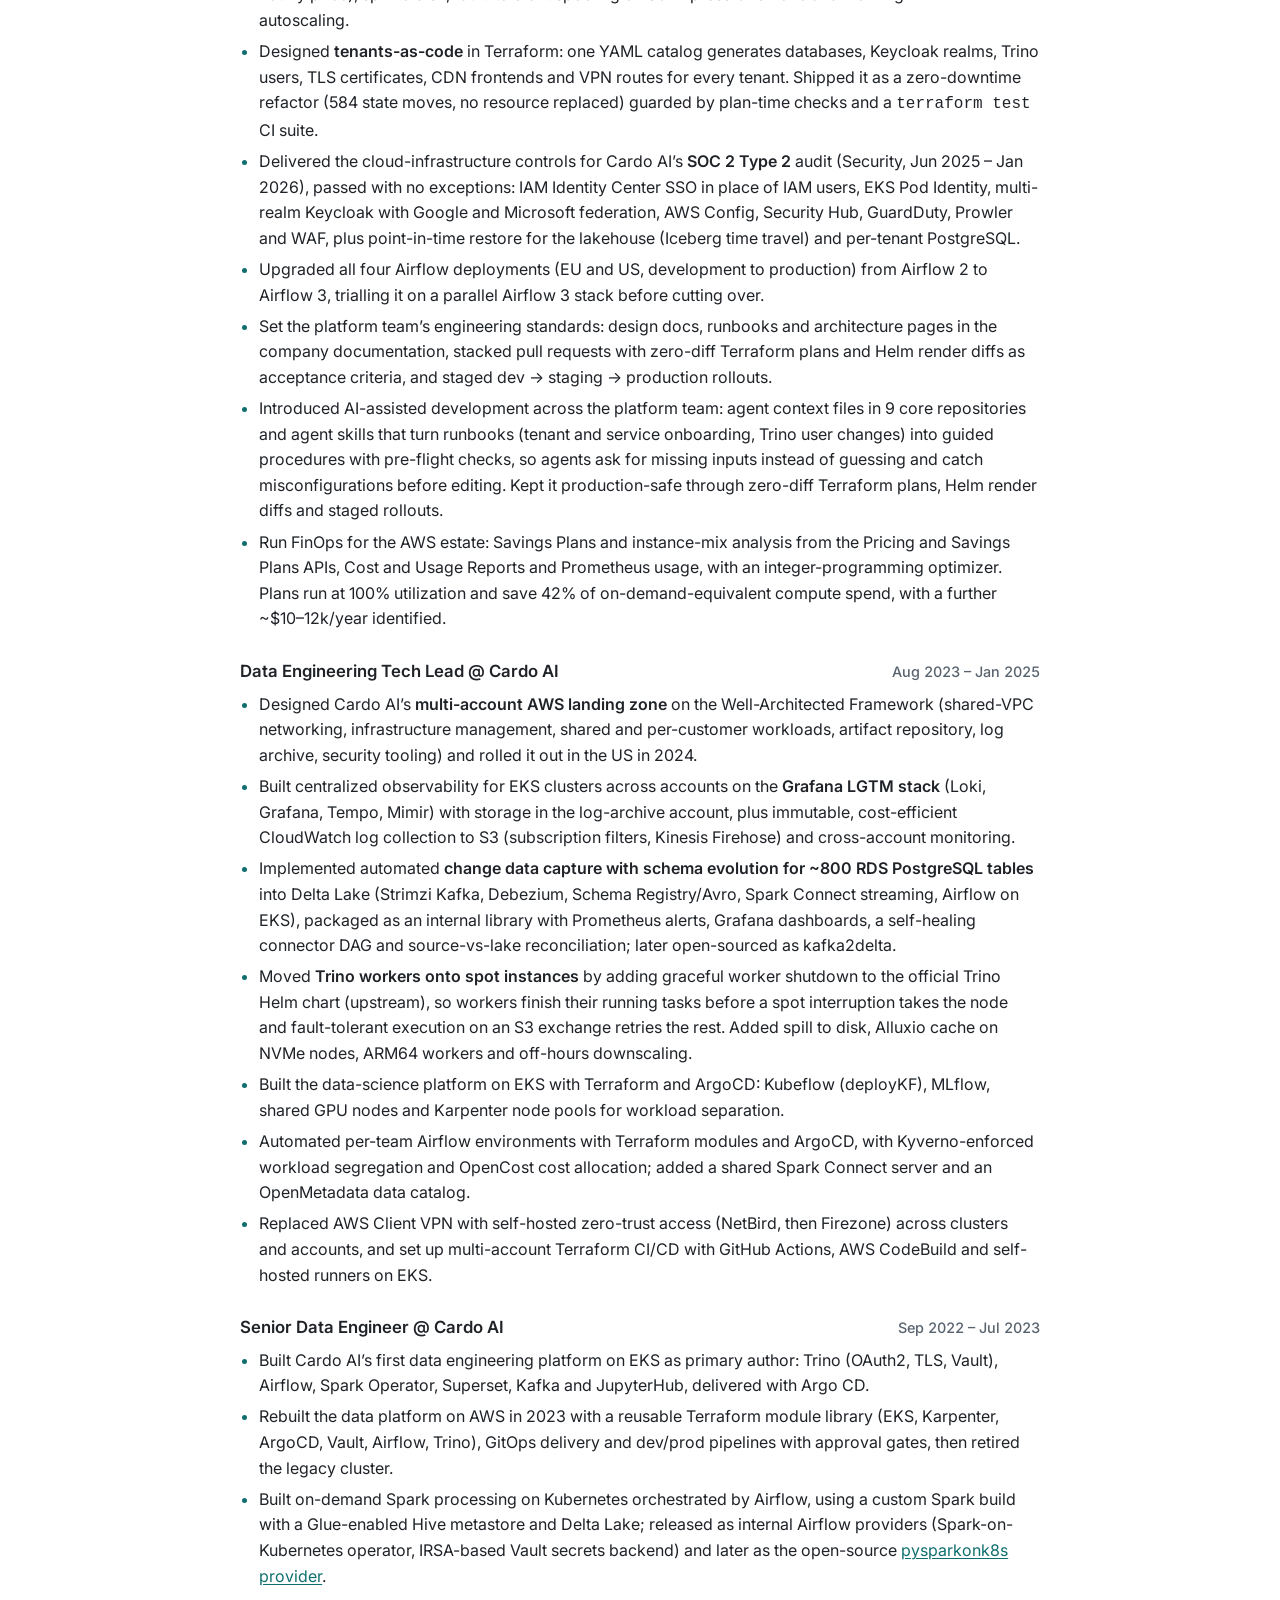
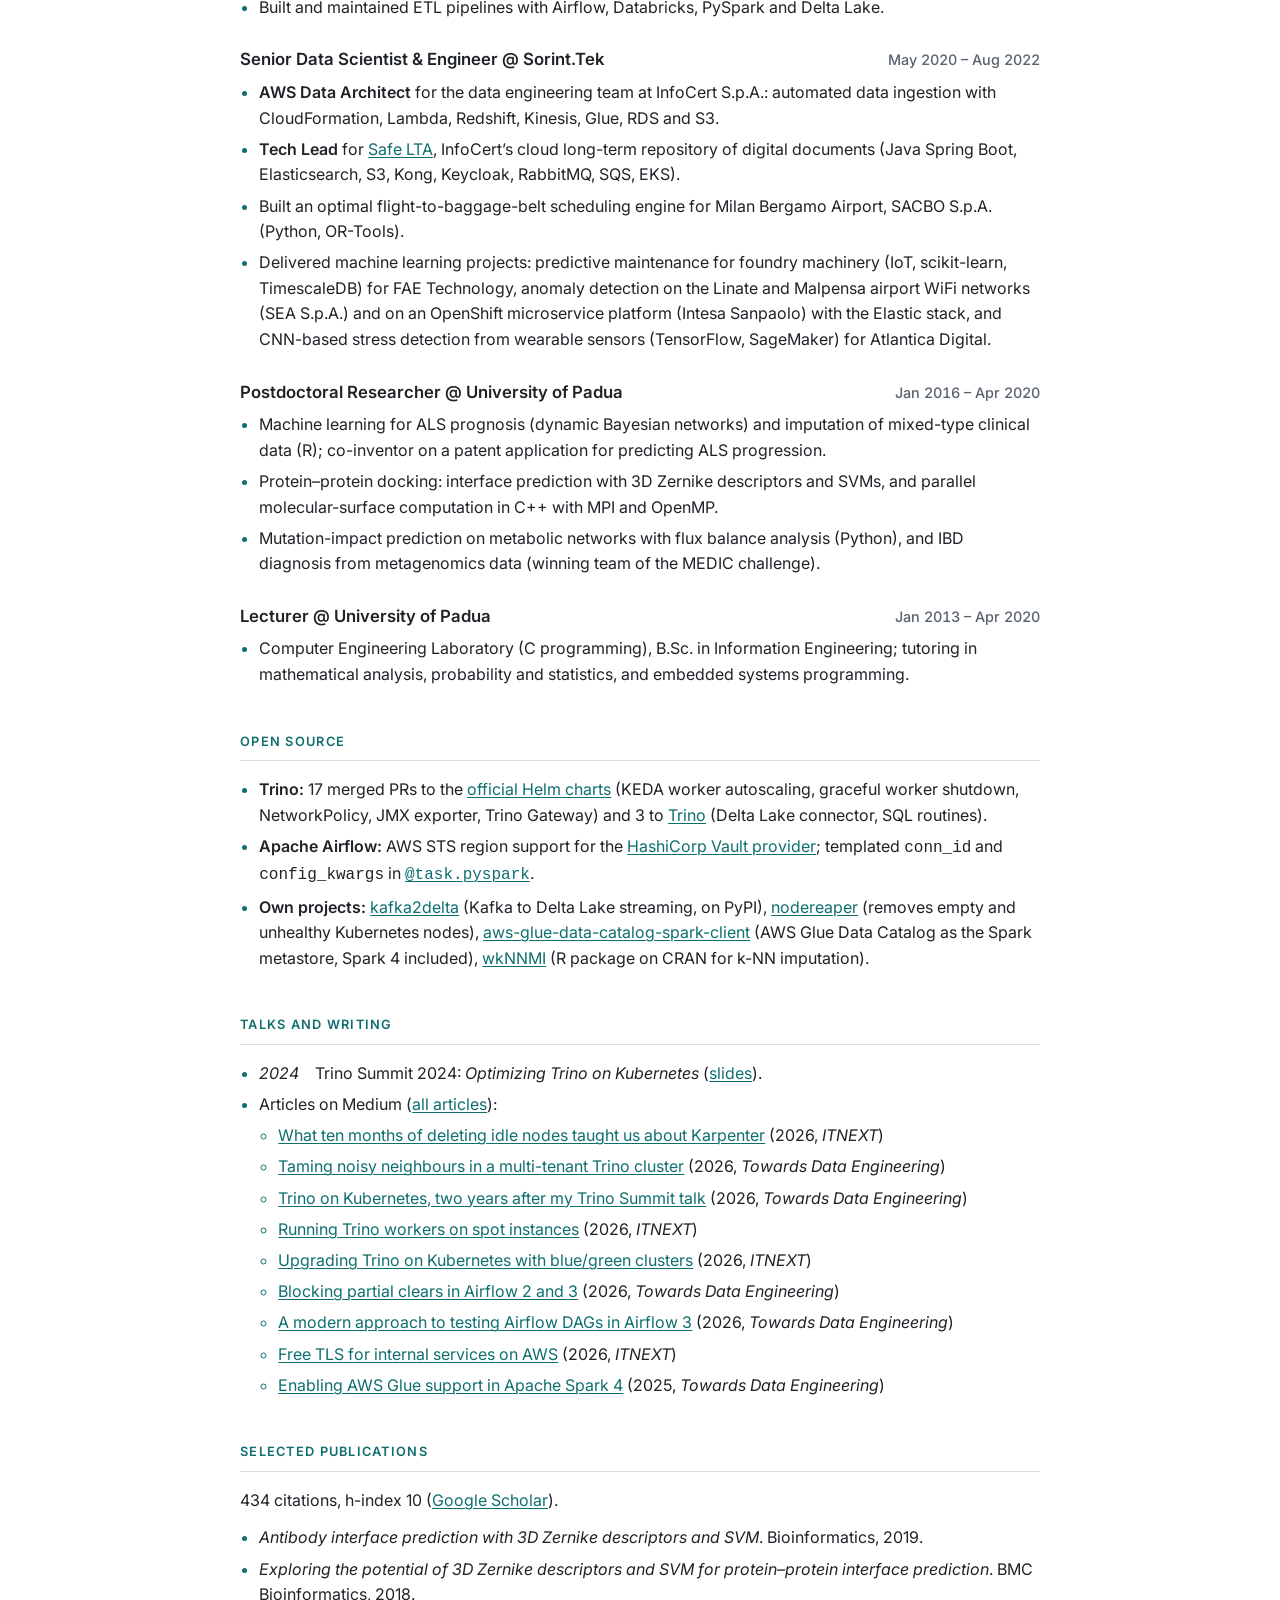
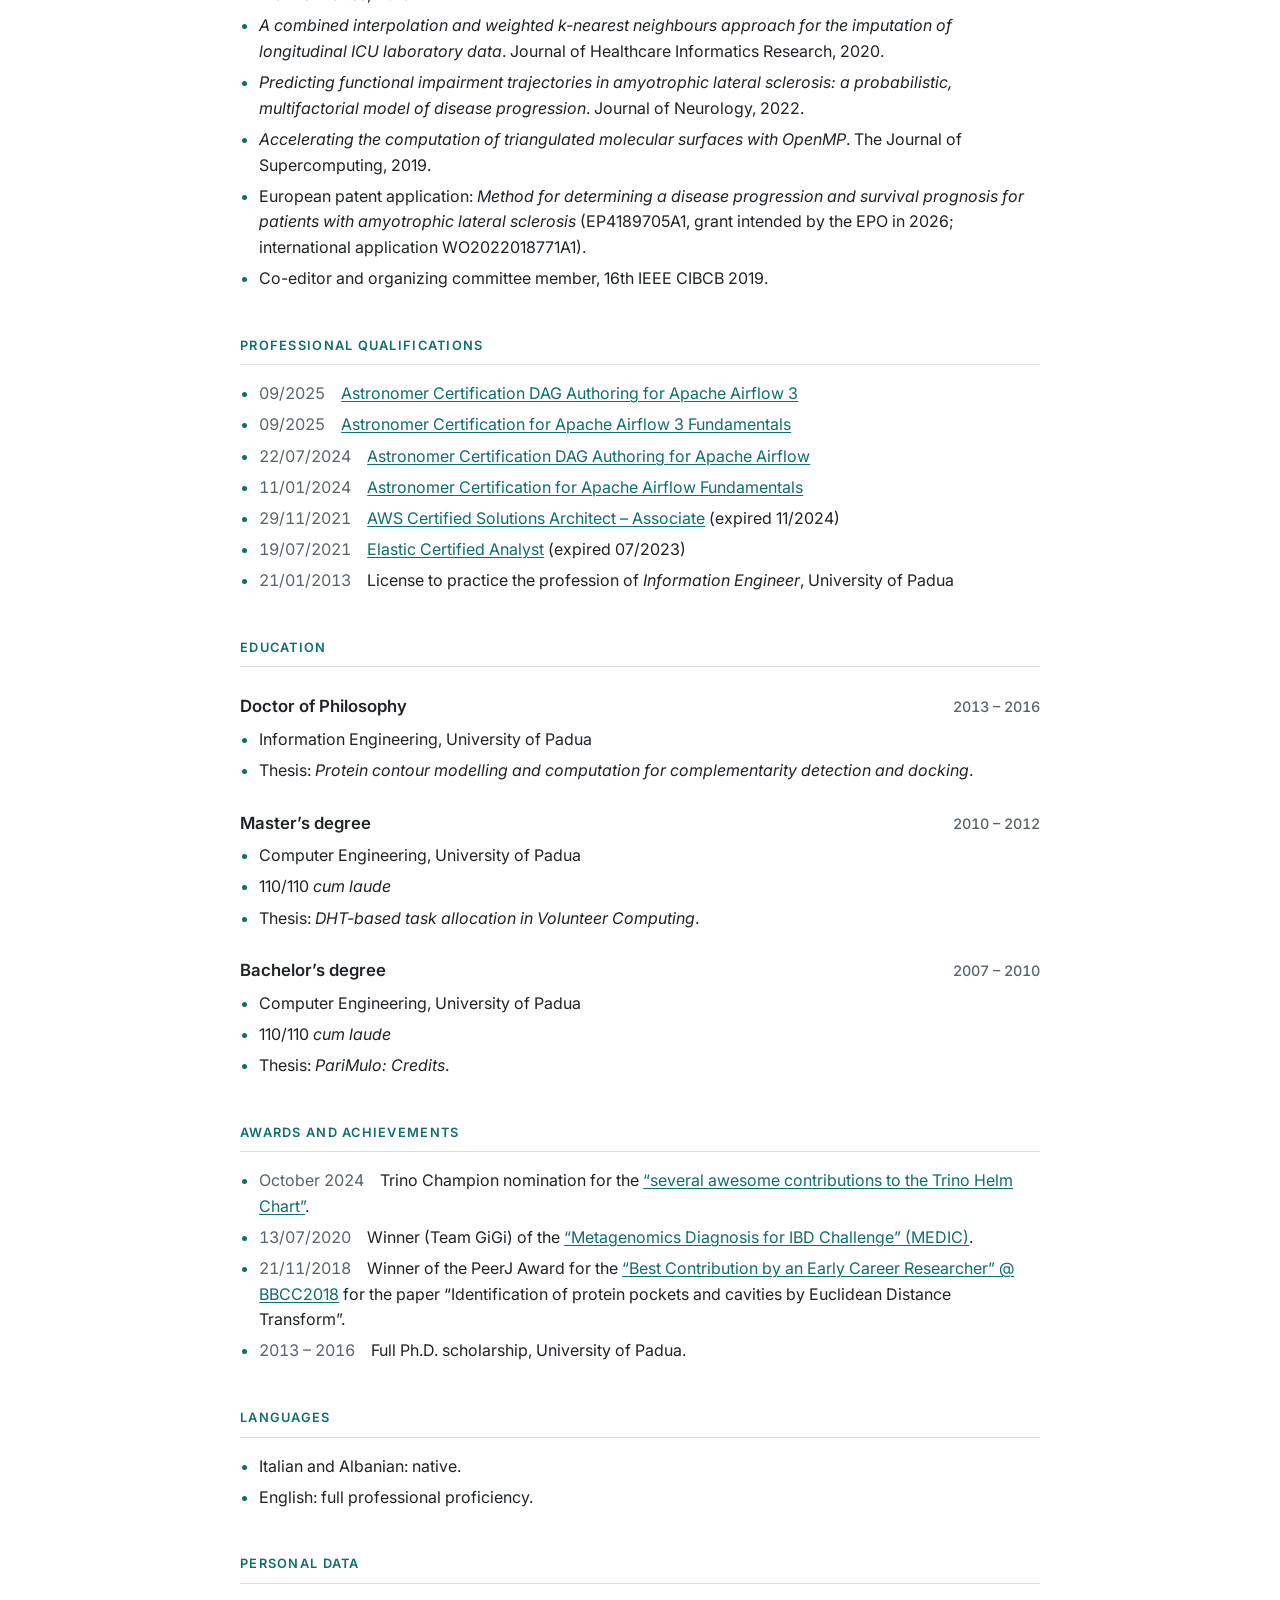
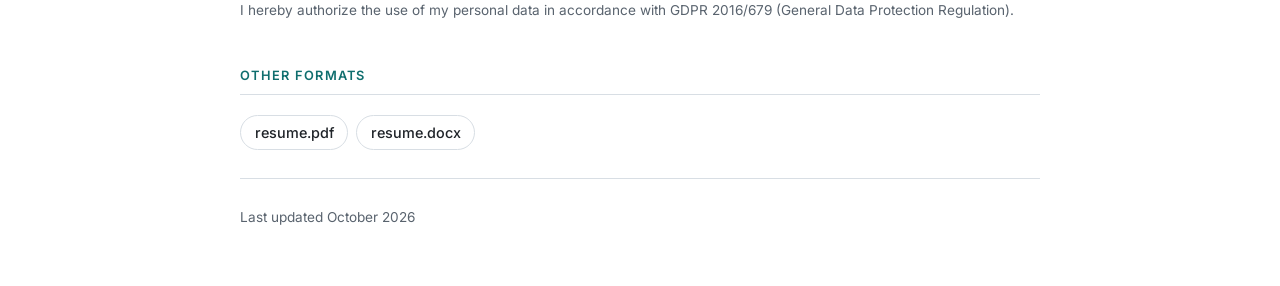
==== commit 0366635e: "deploy: b448476ca5dc7646c5af79937e55210b29e881fb" ====
--- a/index.html
+++ b/index.html
@@ -387,7 +387,7 @@
 <h2 id="open-source">Open Source</h2>
 <ul>
 <li><strong>Trino:</strong> 17 merged PRs to the <a href="https://github.com/trinodb/charts/pulls?q=is%3Apr+author%3Asdaberdaku+is%3Amerged" target="_blank">official Helm charts</a> (KEDA worker autoscaling, graceful worker shutdown, NetworkPolicy, JMX exporter, Trino Gateway) and 3 to <a href="https://github.com/trinodb/trino/pulls?q=is%3Apr+author%3Asdaberdaku+is%3Amerged" target="_blank">Trino</a> (Delta Lake connector, SQL routines).</li>
-<li><strong>Apache Airflow:</strong> AWS STS region support for the <a href="https://github.com/apache/airflow/pull/47495" target="_blank">HashiCorp Vault provider</a>.</li>
+<li><strong>Apache Airflow:</strong> AWS STS region support for the <a href="https://github.com/apache/airflow/pull/47495" target="_blank">HashiCorp Vault provider</a>; templated <code>conn_id</code> and <code>config_kwargs</code> in <a href="https://github.com/apache/airflow/pull/75764" target="_blank"><code>@task.pyspark</code></a>.</li>
 <li><strong>Own projects:</strong> <a href="https://github.com/sdaberdaku/kafka2delta" target="_blank">kafka2delta</a> (Kafka to Delta Lake streaming, on PyPI), <a href="https://github.com/sdaberdaku/nodereaper" target="_blank">nodereaper</a> (removes empty and unhealthy Kubernetes nodes), <a href="https://github.com/sdaberdaku/aws-glue-data-catalog-spark-client" target="_blank">aws-glue-data-catalog-spark-client</a> (AWS Glue Data Catalog as the Spark metastore, Spark 4 included), <a href="https://cran.r-project.org/package=wkNNMI" target="_blank">wkNNMI</a> (R package on CRAN for k-NN imputation).</li>
 </ul>
 <h2 id="talks-and-writing">Talks and Writing</h2>
@@ -395,12 +395,14 @@
 <li><em>2024</em>   Trino Summit 2024: <em>Optimizing Trino on Kubernetes</em> (<a href="https://sdaberdaku.github.io/optimizing-trino-on-k8s/" target="_blank">slides</a>).</li>
 <li>Articles on Medium (<a href="https://medium.com/@sebastiandaberdaku" target="_blank">all articles</a>):
 <ul>
-<li><a href="https://medium.com/@sebastiandaberdaku/taming-noisy-neighbours-in-a-multi-tenant-trino-cluster-d34b98d42305" target="_blank">Taming noisy neighbours in a multi-tenant Trino cluster</a> (2026)</li>
-<li><a href="https://medium.com/@sebastiandaberdaku/trino-on-kubernetes-two-years-after-my-trino-summit-talk-e8a41db8486e" target="_blank">Trino on Kubernetes, two years after my Trino Summit talk</a> (2026)</li>
-<li><a href="https://medium.com/@sebastiandaberdaku/running-trino-workers-on-spot-instances-29ab409ed5ae" target="_blank">Running Trino workers on spot instances</a> (2026)</li>
-<li><a href="https://medium.com/@sebastiandaberdaku/upgrading-trino-on-kubernetes-with-blue-green-clusters-62adf8e15ab1" target="_blank">Upgrading Trino on Kubernetes with blue/green clusters</a> (2026)</li>
-<li><a href="https://medium.com/@sebastiandaberdaku/blocking-partial-clears-in-airflow-2-and-3-e6b54111dd4f" target="_blank">Blocking partial clears in Airflow 2 and 3</a> (2026)</li>
-<li><a href="https://medium.com/@sebastiandaberdaku/free-tls-for-internal-services-on-aws-34550740ed15" target="_blank">Free TLS for internal services on AWS</a> (2026)</li>
+<li><a href="https://itnext.io/what-ten-months-of-deleting-idle-nodes-taught-us-about-karpenter-df79f445b02d" target="_blank">What ten months of deleting idle nodes taught us about Karpenter</a> (2026, <em>ITNEXT</em>)</li>
+<li><a href="https://medium.com/towards-data-engineering/taming-noisy-neighbours-in-a-multi-tenant-trino-cluster-d34b98d42305" target="_blank">Taming noisy neighbours in a multi-tenant Trino cluster</a> (2026, <em>Towards Data Engineering</em>)</li>
+<li><a href="https://medium.com/towards-data-engineering/trino-on-kubernetes-two-years-after-my-trino-summit-talk-e8a41db8486e" target="_blank">Trino on Kubernetes, two years after my Trino Summit talk</a> (2026, <em>Towards Data Engineering</em>)</li>
+<li><a href="https://itnext.io/running-trino-workers-on-spot-instances-29ab409ed5ae" target="_blank">Running Trino workers on spot instances</a> (2026, <em>ITNEXT</em>)</li>
+<li><a href="https://itnext.io/upgrading-trino-on-kubernetes-with-blue-green-clusters-62adf8e15ab1" target="_blank">Upgrading Trino on Kubernetes with blue/green clusters</a> (2026, <em>ITNEXT</em>)</li>
+<li><a href="https://medium.com/towards-data-engineering/blocking-partial-clears-in-airflow-2-and-3-e6b54111dd4f" target="_blank">Blocking partial clears in Airflow 2 and 3</a> (2026, <em>Towards Data Engineering</em>)</li>
+<li><a href="https://medium.com/towards-data-engineering/a-modern-approach-to-testing-airflow-dags-in-airflow-3-c6912c493396" target="_blank">A modern approach to testing Airflow DAGs in Airflow 3</a> (2026, <em>Towards Data Engineering</em>)</li>
+<li><a href="https://itnext.io/free-tls-for-internal-services-on-aws-34550740ed15" target="_blank">Free TLS for internal services on AWS</a> (2026, <em>ITNEXT</em>)</li>
 <li><a href="https://medium.com/towards-data-engineering/enabling-aws-glue-support-in-apache-spark-4-2c1fca7a7149" target="_blank">Enabling AWS Glue support in Apache Spark 4</a> (2025, <em>Towards Data Engineering</em>)</li>
 </ul></li>
 </ul>
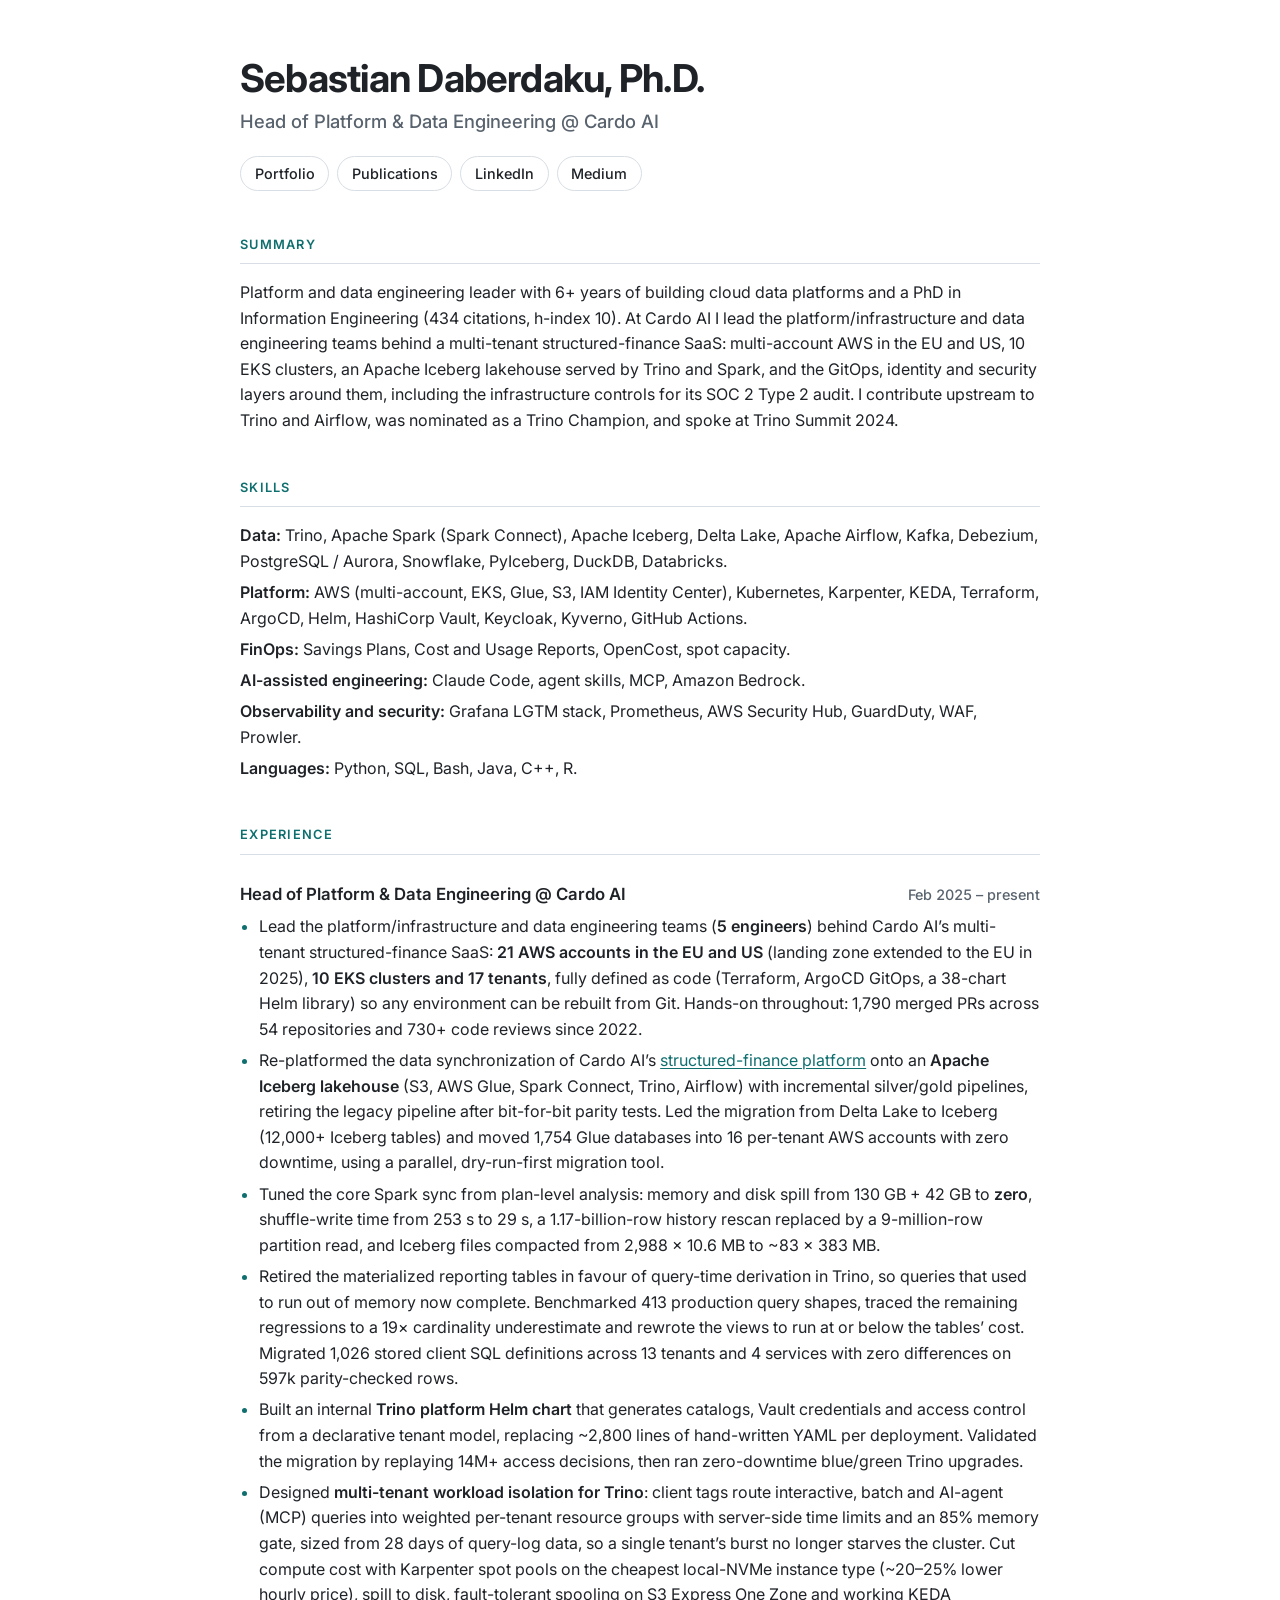
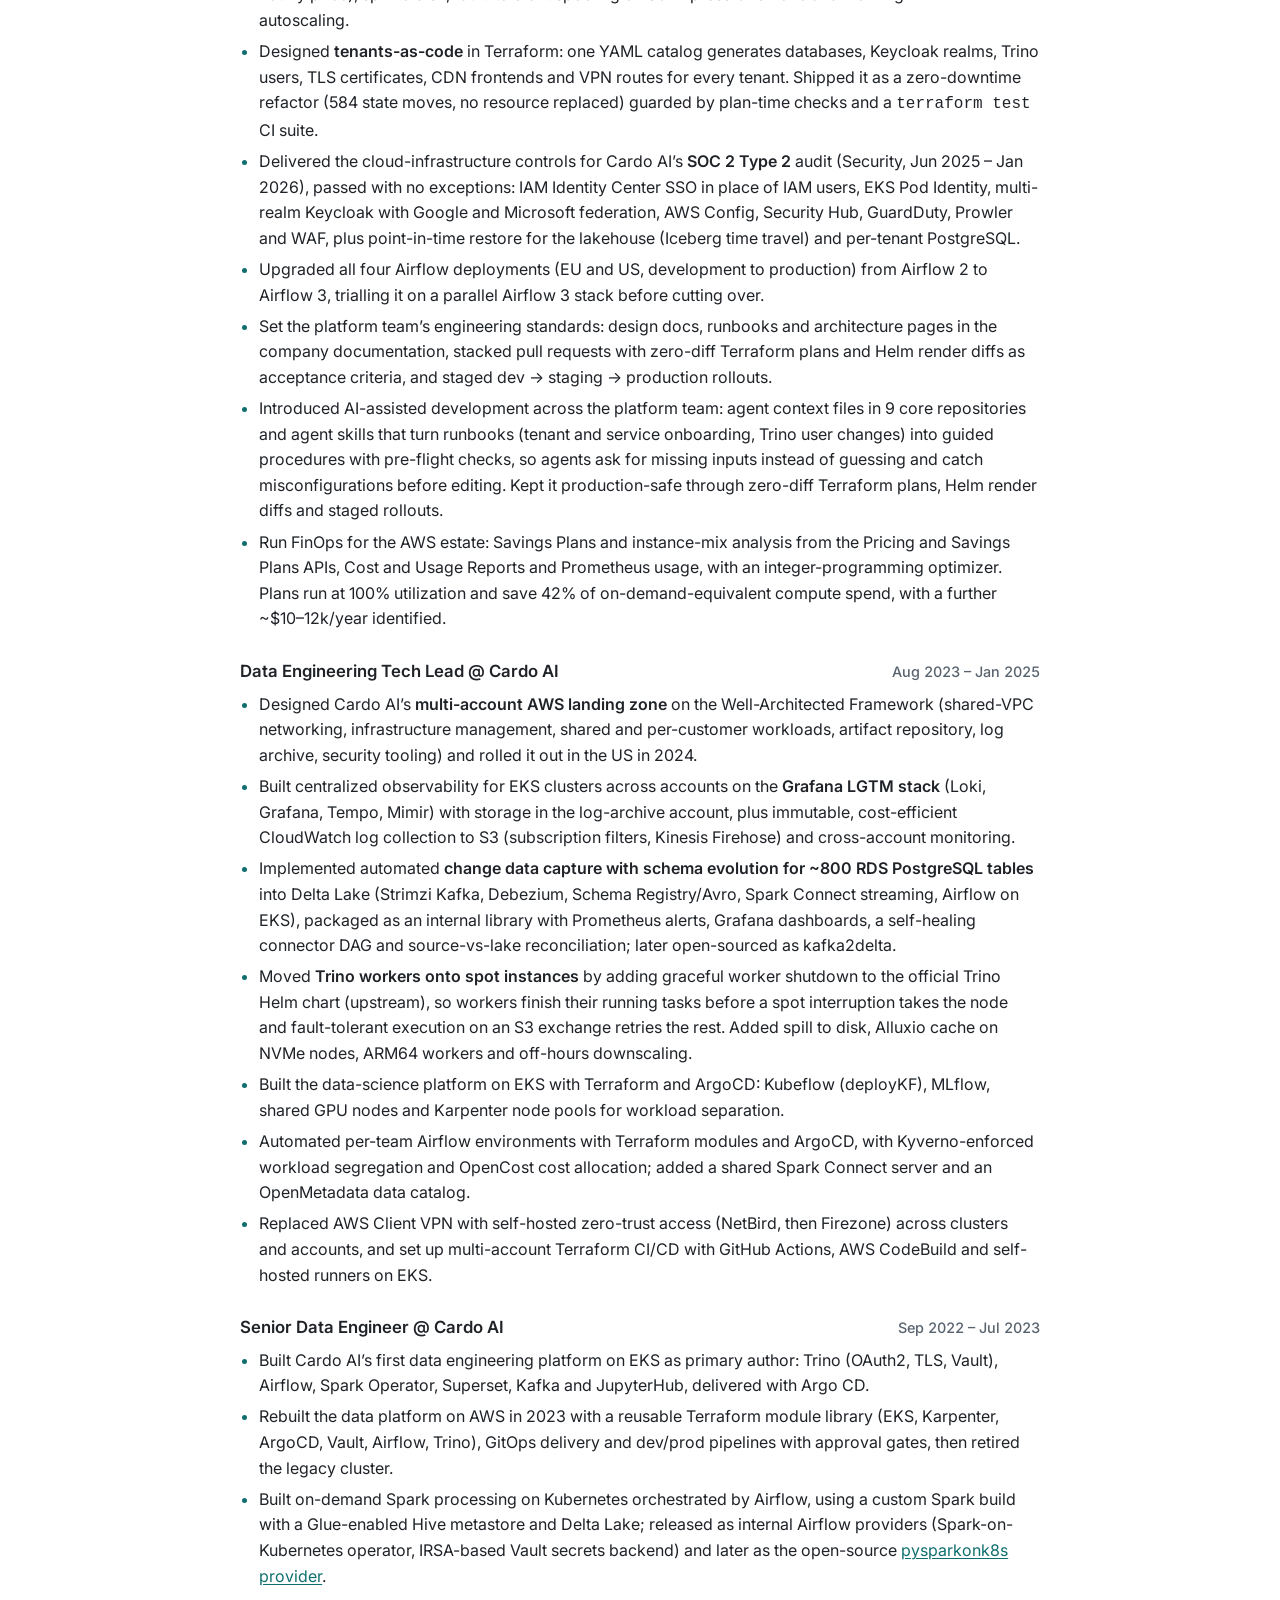
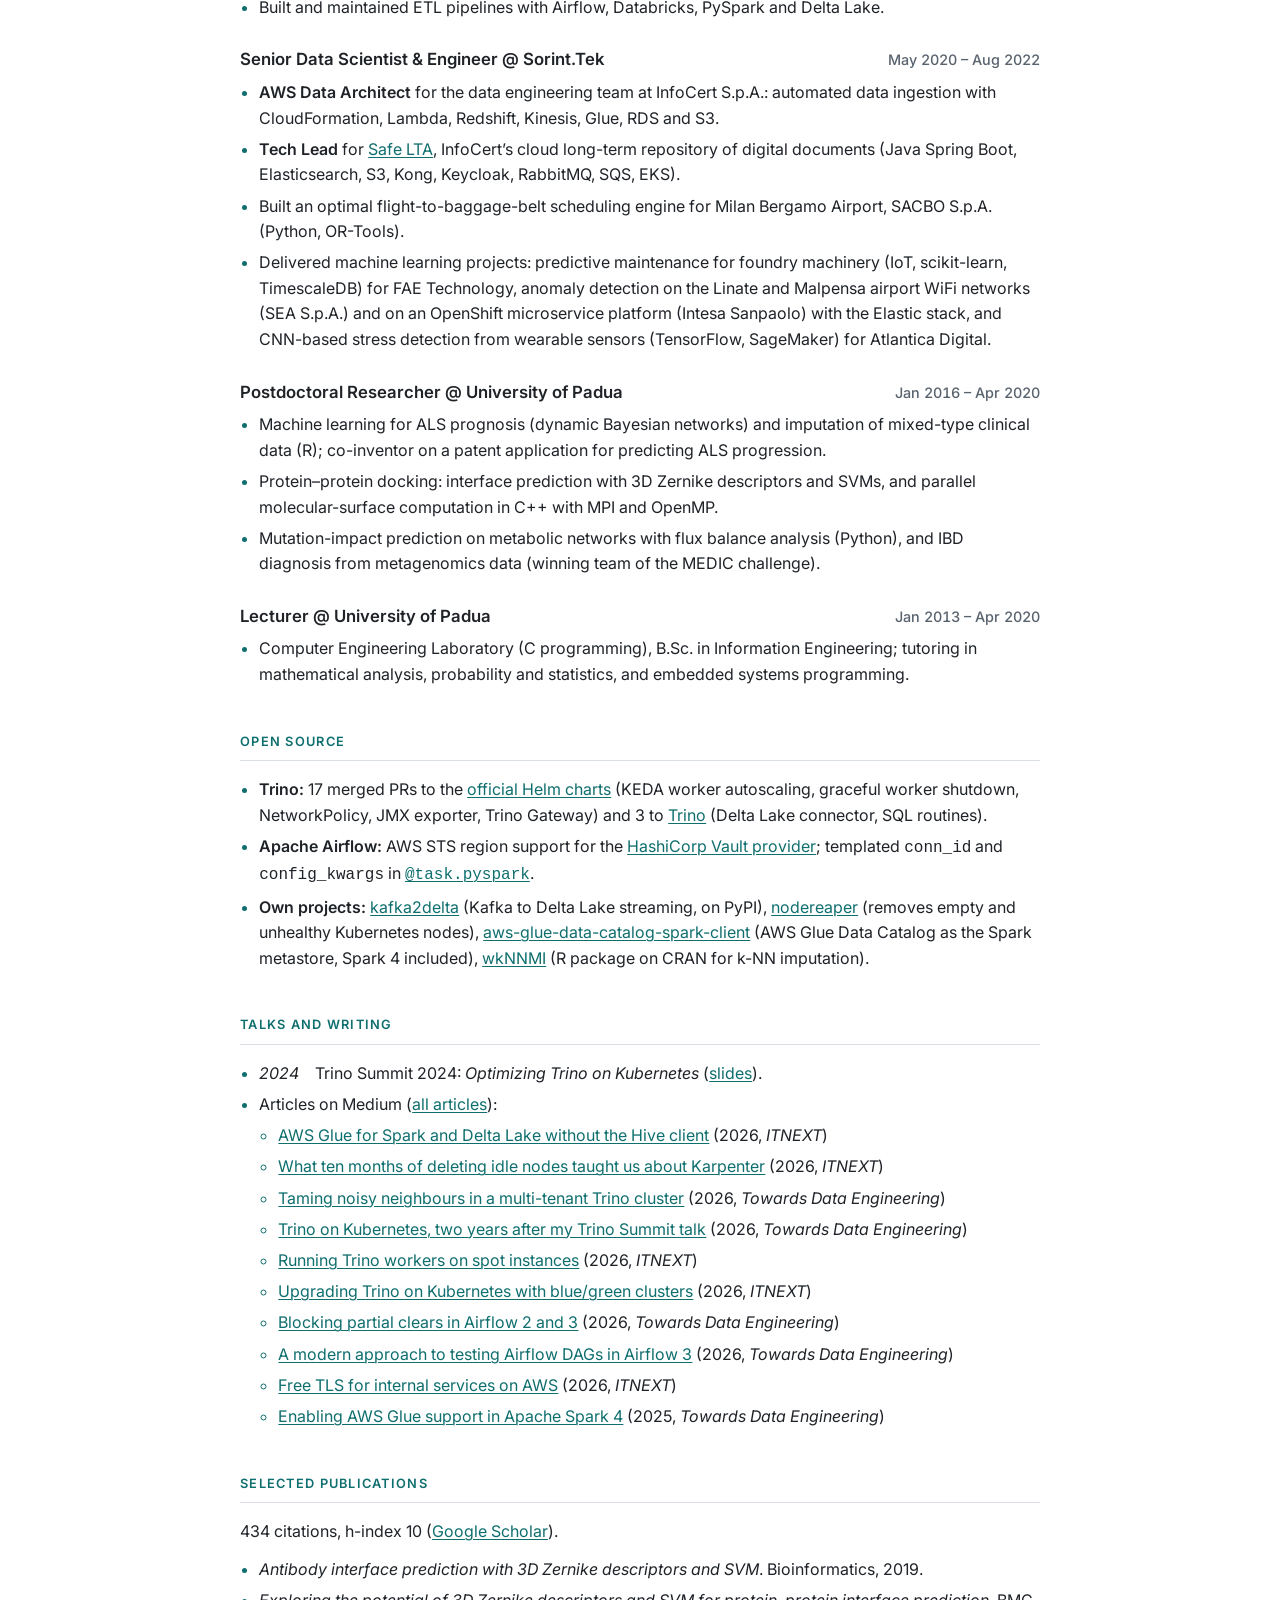
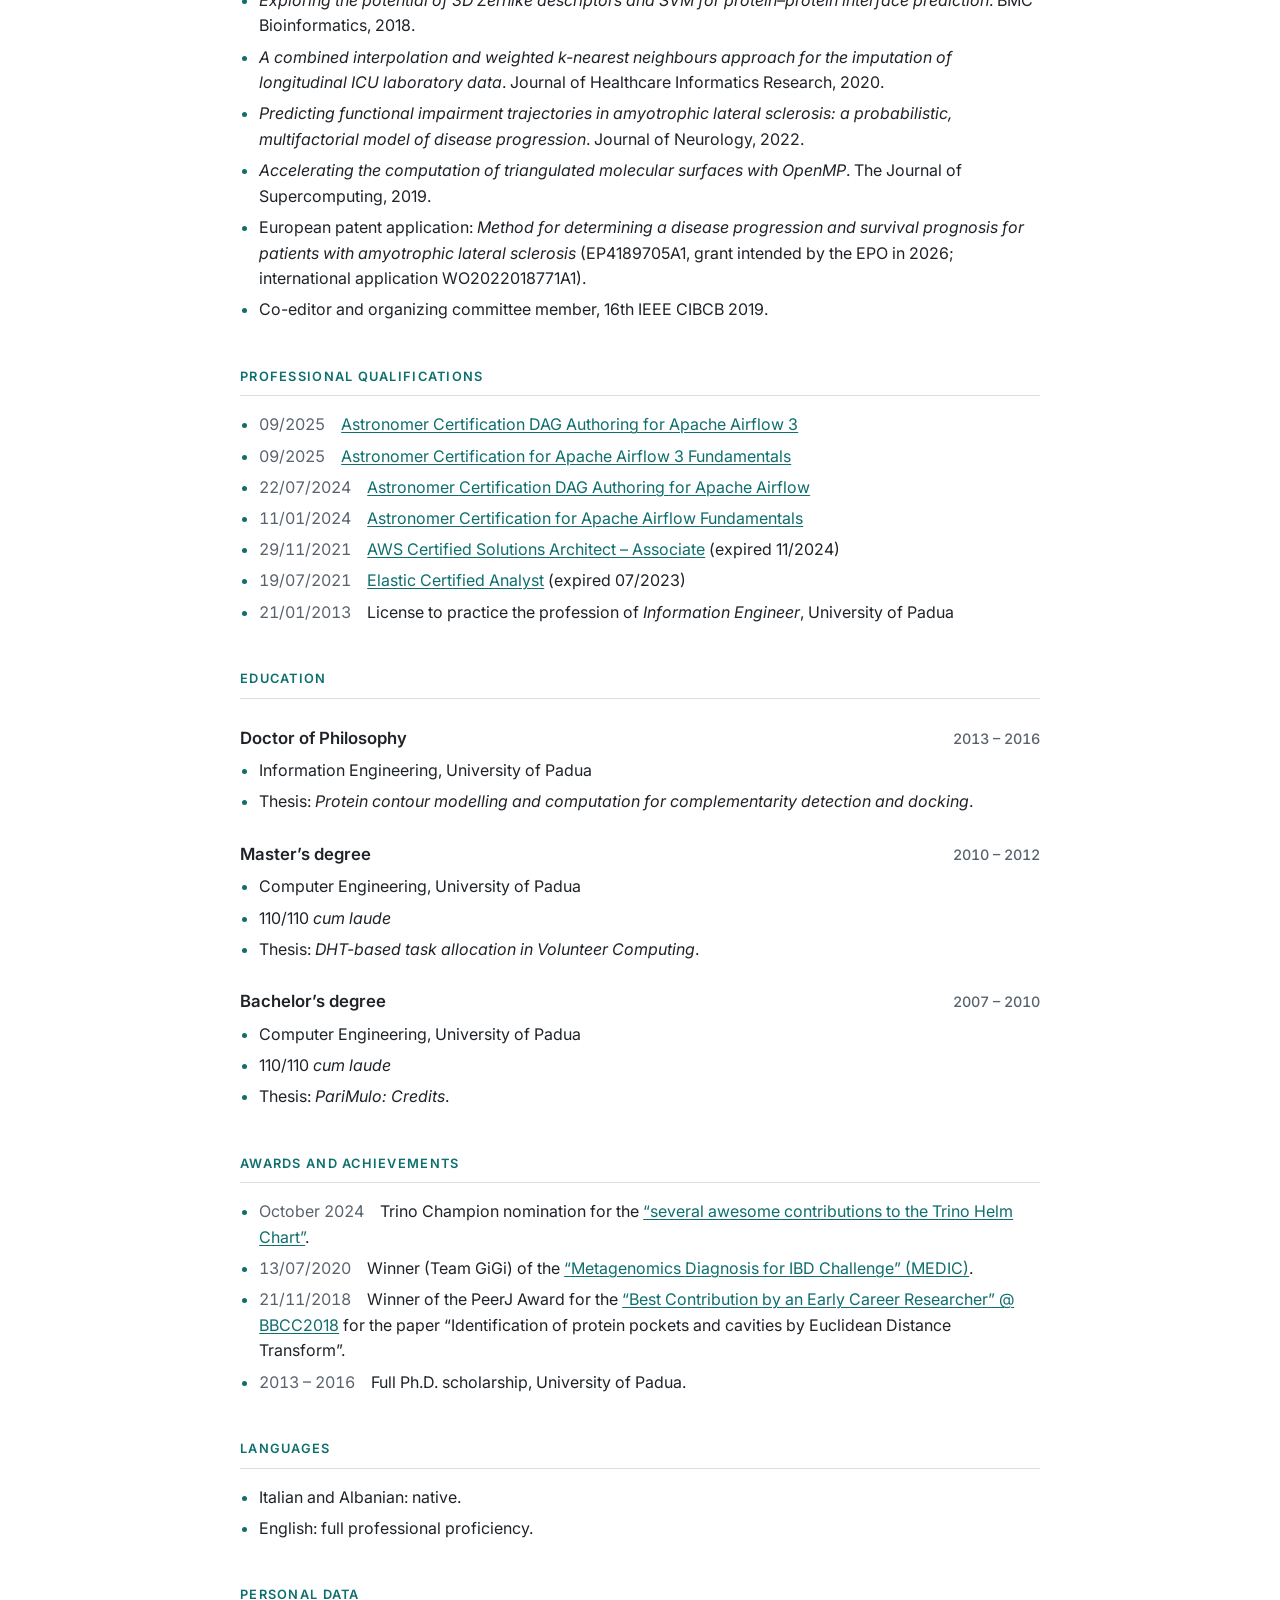
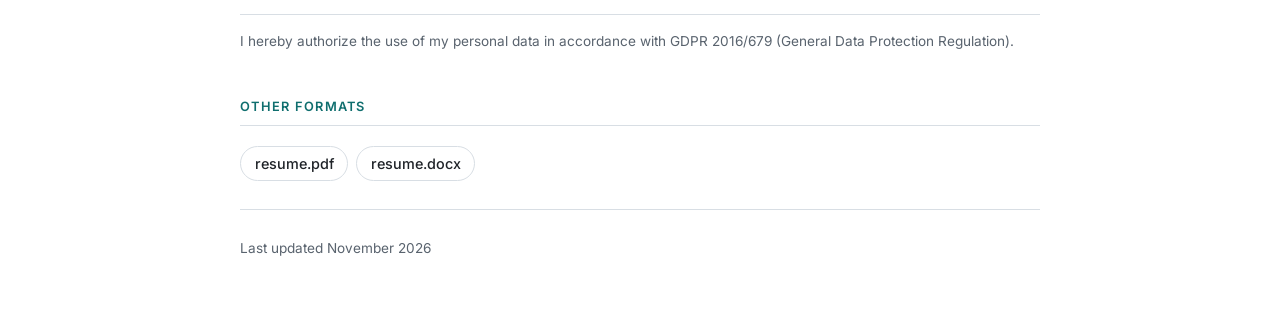
==== commit 7533566b: "deploy: a8f83465c16c0aef5b823c9713c55c699f2048bc" ====
--- a/index.html
+++ b/index.html
@@ -395,6 +395,7 @@
 <li><em>2024</em>   Trino Summit 2024: <em>Optimizing Trino on Kubernetes</em> (<a href="https://sdaberdaku.github.io/optimizing-trino-on-k8s/" target="_blank">slides</a>).</li>
 <li>Articles on Medium (<a href="https://medium.com/@sebastiandaberdaku" target="_blank">all articles</a>):
 <ul>
+<li><a href="https://itnext.io/aws-glue-for-spark-and-delta-lake-without-the-hive-client-61c29e4db39d" target="_blank">AWS Glue for Spark and Delta Lake without the Hive client</a> (2026, <em>ITNEXT</em>)</li>
 <li><a href="https://itnext.io/what-ten-months-of-deleting-idle-nodes-taught-us-about-karpenter-df79f445b02d" target="_blank">What ten months of deleting idle nodes taught us about Karpenter</a> (2026, <em>ITNEXT</em>)</li>
 <li><a href="https://medium.com/towards-data-engineering/taming-noisy-neighbours-in-a-multi-tenant-trino-cluster-d34b98d42305" target="_blank">Taming noisy neighbours in a multi-tenant Trino cluster</a> (2026, <em>Towards Data Engineering</em>)</li>
 <li><a href="https://medium.com/towards-data-engineering/trino-on-kubernetes-two-years-after-my-trino-summit-talk-e8a41db8486e" target="_blank">Trino on Kubernetes, two years after my Trino Summit talk</a> (2026, <em>Towards Data Engineering</em>)</li>
@@ -471,6 +472,6 @@
 </tbody>
 </table>
 <hr />
-<h4 id="october-2026">October 2026</h4>
+<h4 id="november-2026">November 2026</h4>
 </body>
 </html>
